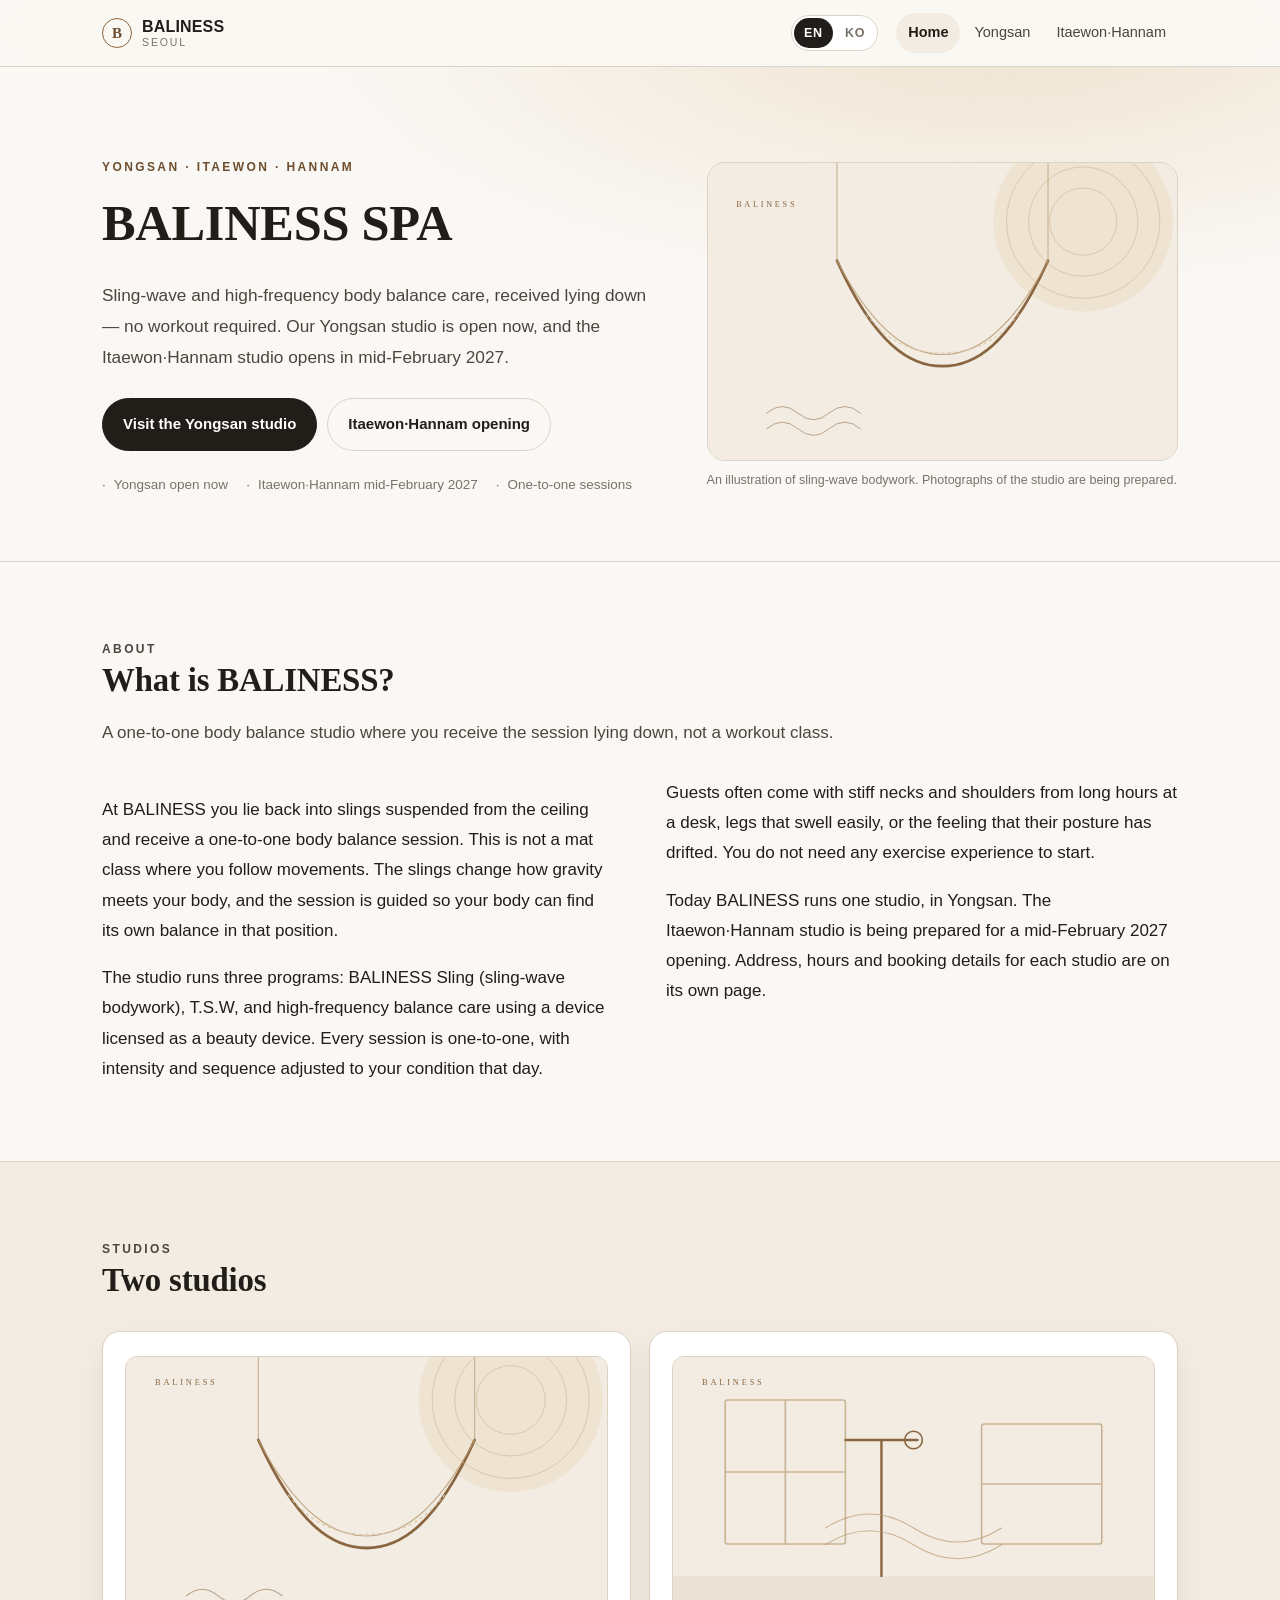
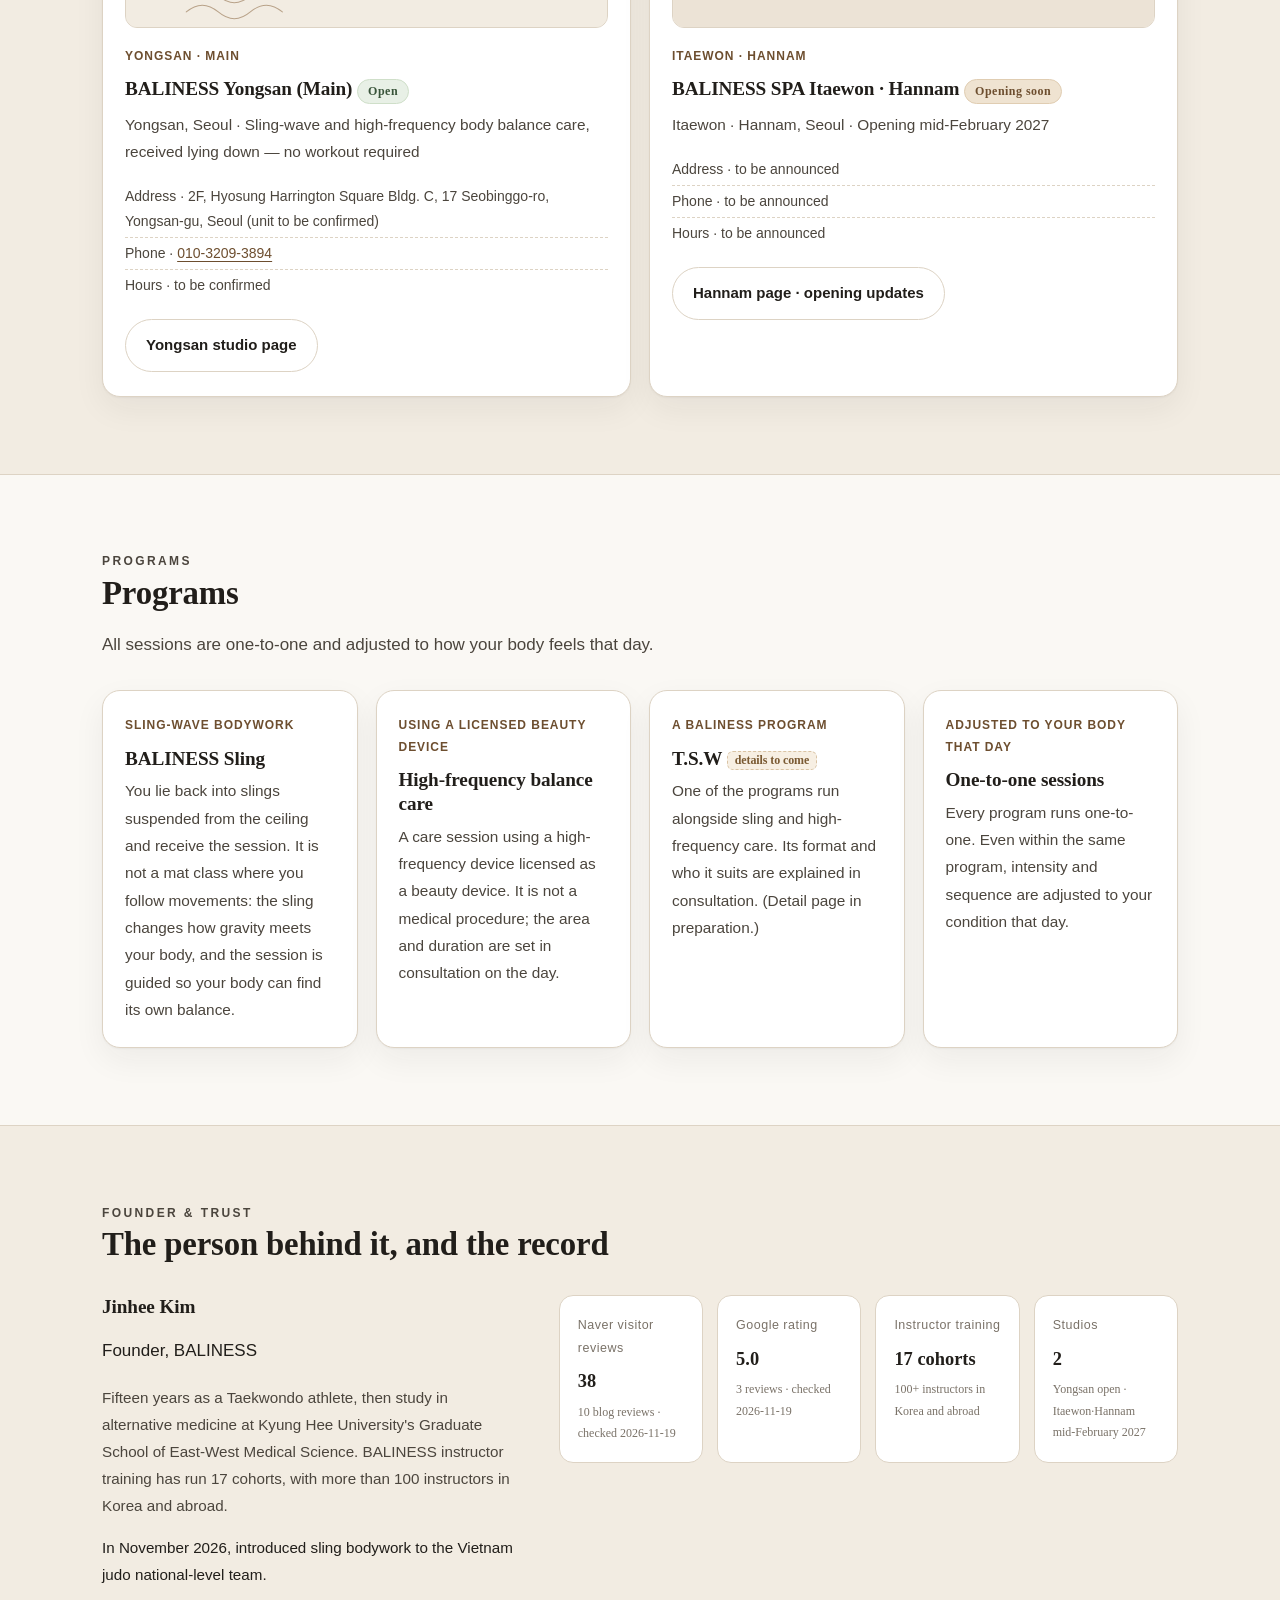
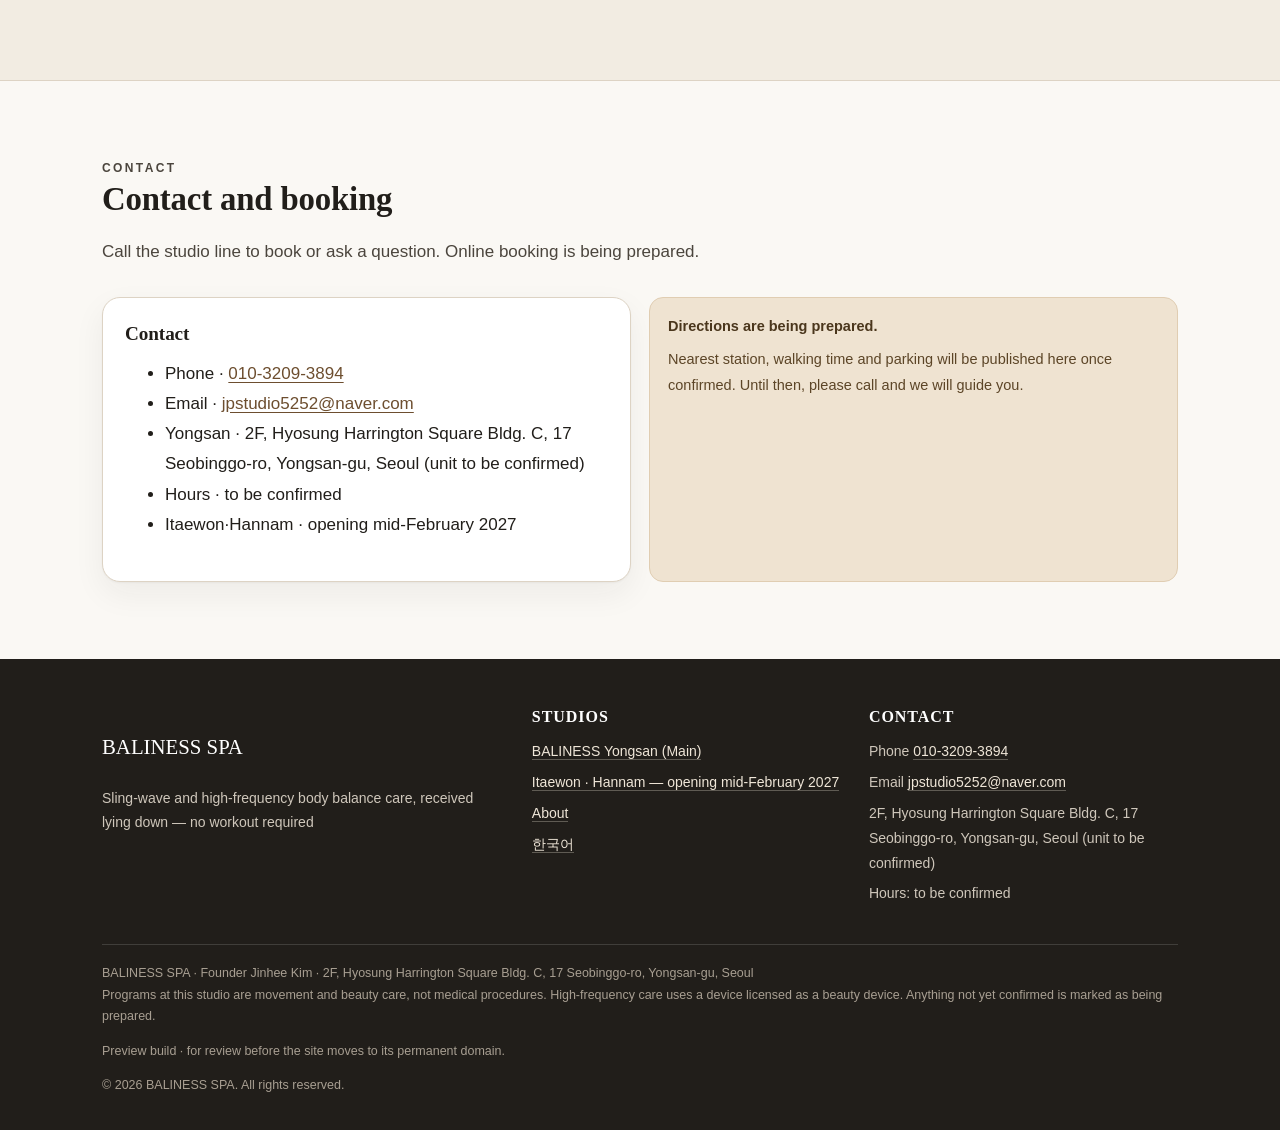
==== en/index.html @ e9047c82 "발리너스 홈페이지 GEO 구조 + 미리보기 (루트·본점·한남점·영문)" ====
<!doctype html>
<html lang="en">
<head>
<meta charset="utf-8">
<meta name="viewport" content="width=device-width, initial-scale=1">
<title>BALINESS SPA | Yongsan studio &amp; Itaewon·Hannam (opening February 2027)</title>
<meta name="description" content="Sling-wave and high-frequency body balance care, received lying down — no workout required. Yongsan studio open in Seoul; Itaewon·Hannam studio opening mid-February 2027.">
<link rel="canonical" href="https://jpstudio5252-eng.github.io/baliness-site/en/">
<link rel="alternate" hreflang="ko" href="https://jpstudio5252-eng.github.io/baliness-site/">
<link rel="alternate" hreflang="en" href="https://jpstudio5252-eng.github.io/baliness-site/en/">
<link rel="alternate" hreflang="x-default" href="https://jpstudio5252-eng.github.io/baliness-site/">
<meta name="robots" content="index,follow,max-image-preview:large">
<meta property="og:type" content="website">
<meta property="og:site_name" content="BALINESS SPA">
<meta property="og:title" content="BALINESS SPA | Yongsan studio &amp; Itaewon·Hannam (opening February 2027)">
<meta property="og:description" content="Sling-wave and high-frequency body balance care, received lying down — no workout required. Yongsan studio open in Seoul; Itaewon·Hannam studio opening mid-February 2027.">
<meta property="og:url" content="https://jpstudio5252-eng.github.io/baliness-site/en/">
<meta property="og:image" content="https://jpstudio5252-eng.github.io/baliness-site/assets/img/sling.svg">
<meta property="og:locale" content="en_US">
<meta property="og:locale:alternate" content="ko_KR">
<meta name="twitter:card" content="summary_large_image">
<meta name="theme-color" content="#faf8f4">
<link rel="icon" href="data:image/svg+xml,%3Csvg xmlns='http://www.w3.org/2000/svg' viewBox='0 0 64 64'%3E%3Crect width='64' height='64' rx='14' fill='%23211e1a'/%3E%3Ctext x='32' y='44' font-family='Georgia,serif' font-size='32' fill='%23efe3d1' text-anchor='middle'%3EB%3C/text%3E%3C/svg%3E">
<link rel="stylesheet" href="../assets/style.css">
<script type="application/ld+json">
{
  "@context": "https://schema.org",
  "@graph": [
    {
      "@type": "Organization",
      "@id": "https://jpstudio5252-eng.github.io/baliness-site/#organization",
      "name": "BALINESS SPA",
      "alternateName": [
        "발리너스",
        "발리너스본점",
        "Baliness"
      ],
      "url": "https://jpstudio5252-eng.github.io/baliness-site/",
      "description": "Sling-wave and high-frequency body balance care, received lying down — no workout required",
      "founder": {
        "@id": "https://jpstudio5252-eng.github.io/baliness-site/#founder"
      },
      "contactPoint": {
        "@type": "ContactPoint",
        "telephone": "+821032093894",
        "email": "jpstudio5252@naver.com",
        "contactType": "customer service",
        "areaServed": "KR",
        "availableLanguage": [
          "ko",
          "en"
        ]
      }
    },
    {
      "@type": "WebSite",
      "@id": "https://jpstudio5252-eng.github.io/baliness-site/#website",
      "url": "https://jpstudio5252-eng.github.io/baliness-site/",
      "name": "BALINESS SPA",
      "inLanguage": "en",
      "publisher": {
        "@id": "https://jpstudio5252-eng.github.io/baliness-site/#organization"
      }
    },
    {
      "@type": "Person",
      "@id": "https://jpstudio5252-eng.github.io/baliness-site/#founder",
      "name": "Jinhee Kim",
      "jobTitle": "Founder, BALINESS",
      "worksFor": {
        "@id": "https://jpstudio5252-eng.github.io/baliness-site/#organization"
      },
      "alumniOf": {
        "@type": "CollegeOrUniversity",
        "name": "Kyung Hee University, Graduate School of East-West Medical Science"
      },
      "description": "15 years as a Taekwondo athlete; 17 cohorts of BALINESS instructor training; 100+ instructors in Korea and abroad."
    },
    {
      "@type": [
        "HealthAndBeautyBusiness",
        "LocalBusiness"
      ],
      "@id": "https://jpstudio5252-eng.github.io/baliness-site/#yongsan",
      "name": "BALINESS Yongsan (Main)",
      "alternateName": [
        "발리너스",
        "발리너스본점",
        "Baliness"
      ],
      "url": "https://jpstudio5252-eng.github.io/baliness-site/yongsan/",
      "parentOrganization": {
        "@id": "https://jpstudio5252-eng.github.io/baliness-site/#organization"
      },
      "branchOf": {
        "@id": "https://jpstudio5252-eng.github.io/baliness-site/#organization"
      },
      "image": "https://jpstudio5252-eng.github.io/baliness-site/assets/img/sling.svg",
      "areaServed": [
        {
          "@type": "City",
          "name": "Seoul"
        },
        {
          "@type": "Place",
          "name": "Itaewon"
        },
        {
          "@type": "Place",
          "name": "Hannam"
        }
      ],
      "description": "One-to-one sling-wave bodywork and high-frequency balance care in Yongsan, Seoul.",
      "address": {
        "@type": "PostalAddress",
        "streetAddress": "서빙고로 17, 효성해링턴스퀘어 C동 2층",
        "addressLocality": "용산구",
        "addressRegion": "서울특별시",
        "addressCountry": "KR"
      },
      "telephone": "+821032093894",
      "geo": {
        "@type": "GeoCoordinates",
        "latitude": 37.5258963,
        "longitude": 126.9676579
      },
      "hasOfferCatalog": {
        "@type": "OfferCatalog",
        "name": "Programs",
        "itemListElement": [
          {
            "@type": "Offer",
            "itemOffered": {
              "@type": "Service",
              "name": "BALINESS Sling",
              "description": "You lie back into slings suspended from the ceiling and receive the session. It is not a mat class where you follow movements: the sling changes how gravity meets your body, and the session is guided so your body can find its own balance."
            }
          },
          {
            "@type": "Offer",
            "itemOffered": {
              "@type": "Service",
              "name": "High-frequency balance care",
              "description": "A care session using a high-frequency device licensed as a beauty device. It is not a medical procedure; the area and duration are set in consultation on the day."
            }
          },
          {
            "@type": "Offer",
            "itemOffered": {
              "@type": "Service",
              "name": "T.S.W",
              "description": "One of the programs run alongside sling and high-frequency care. Its format and who it suits are explained in consultation. (Detail page in preparation.)"
            }
          },
          {
            "@type": "Offer",
            "itemOffered": {
              "@type": "Service",
              "name": "One-to-one sessions",
              "description": "Every program runs one-to-one. Even within the same program, intensity and sequence are adjusted to your condition that day."
            }
          }
        ]
      }
    },
    {
      "@type": [
        "HealthAndBeautyBusiness",
        "LocalBusiness"
      ],
      "@id": "https://jpstudio5252-eng.github.io/baliness-site/#hannam",
      "name": "BALINESS SPA Itaewon · Hannam",
      "alternateName": [
        "발리너스",
        "발리너스본점",
        "Baliness"
      ],
      "url": "https://jpstudio5252-eng.github.io/baliness-site/hannam/",
      "parentOrganization": {
        "@id": "https://jpstudio5252-eng.github.io/baliness-site/#organization"
      },
      "branchOf": {
        "@id": "https://jpstudio5252-eng.github.io/baliness-site/#organization"
      },
      "image": "https://jpstudio5252-eng.github.io/baliness-site/assets/img/space.svg",
      "areaServed": [
        {
          "@type": "City",
          "name": "Seoul"
        },
        {
          "@type": "Place",
          "name": "Itaewon"
        },
        {
          "@type": "Place",
          "name": "Hannam"
        }
      ],
      "description": "The BALINESS SPA studio in Itaewon·Hannam, opening mid-February 2027. Same sling and high-frequency balance care as the Yongsan studio; address, phone, hours and pricing to be announced."
    },
    {
      "@type": "Service",
      "@id": "https://jpstudio5252-eng.github.io/baliness-site/#yongsan-service-sling",
      "name": "BALINESS Sling",
      "serviceType": "Sling-wave bodywork",
      "description": "You lie back into slings suspended from the ceiling and receive the session. It is not a mat class where you follow movements: the sling changes how gravity meets your body, and the session is guided so your body can find its own balance.",
      "provider": {
        "@id": "https://jpstudio5252-eng.github.io/baliness-site/#yongsan"
      },
      "areaServed": {
        "@type": "City",
        "name": "Seoul"
      },
      "availableChannel": {
        "@type": "ServiceChannel",
        "servicePhone": {
          "@type": "ContactPoint",
          "telephone": "+821032093894"
        }
      }
    },
    {
      "@type": "Service",
      "@id": "https://jpstudio5252-eng.github.io/baliness-site/#yongsan-service-highfreq",
      "name": "High-frequency balance care",
      "serviceType": "Using a licensed beauty device",
      "description": "A care session using a high-frequency device licensed as a beauty device. It is not a medical procedure; the area and duration are set in consultation on the day.",
      "provider": {
        "@id": "https://jpstudio5252-eng.github.io/baliness-site/#yongsan"
      },
      "areaServed": {
        "@type": "City",
        "name": "Seoul"
      },
      "availableChannel": {
        "@type": "ServiceChannel",
        "servicePhone": {
          "@type": "ContactPoint",
          "telephone": "+821032093894"
        }
      }
    },
    {
      "@type": "BreadcrumbList",
      "@id": "https://jpstudio5252-eng.github.io/baliness-site/#breadcrumb-en",
      "itemListElement": [
        {
          "@type": "ListItem",
          "position": 1,
          "name": "Home",
          "item": "https://jpstudio5252-eng.github.io/baliness-site/en/"
        }
      ]
    },
    {
      "@type": "WebPage",
      "@id": "https://jpstudio5252-eng.github.io/baliness-site/en/#webpage",
      "url": "https://jpstudio5252-eng.github.io/baliness-site/en/",
      "name": "BALINESS SPA | Yongsan studio & Itaewon·Hannam (opening February 2027)",
      "description": "Sling-wave and high-frequency body balance care, received lying down — no workout required. Yongsan studio open in Seoul; Itaewon·Hannam studio opening mid-February 2027.",
      "inLanguage": "en",
      "isPartOf": {
        "@id": "https://jpstudio5252-eng.github.io/baliness-site/#website"
      },
      "publisher": {
        "@id": "https://jpstudio5252-eng.github.io/baliness-site/#organization"
      },
      "about": [
        {
          "@id": "https://jpstudio5252-eng.github.io/baliness-site/#organization"
        }
      ]
    }
  ]
}
</script>
</head>
<body>
<a class="skip-link" href="#main">Skip to content</a><header class="site-header"><div class="wrap header-inner"><a class="brand" href="../en/"><span class="brand-mark" aria-hidden="true">B</span><span class="brand-text"><span class="brand-name">BALINESS</span><span class="brand-sub">Seoul</span></span></a><nav class="lang-switch" aria-label="Language"><a href="../en/" hreflang="en" aria-current="true" lang="en">EN</a><a href="../" hreflang="ko" lang="ko">KO</a></nav><nav class="site-nav" aria-label="Main"><a href="../en/" aria-current="page">Home</a><a href="../en/yongsan/">Yongsan</a><a href="../en/hannam/">Itaewon·Hannam</a></nav></div></header>
<main id="main">

<div class="hero"><div class="wrap hero-grid">
  <div>
    <p class="eyebrow">Yongsan · Itaewon · Hannam</p>
    <h1>BALINESS SPA</h1>
    <p class="lede">Sling-wave and high-frequency body balance care, received lying down — no workout required. Our Yongsan studio is open now, and the Itaewon·Hannam studio opens in mid-February 2027.</p>
    <div class="hero-actions">
      <a class="btn" href="../en/yongsan/">Visit the Yongsan studio</a>
      <a class="btn btn--ghost" href="../en/hannam/">Itaewon·Hannam opening</a>
    </div>
    <ul class="hero-meta">
      <li>Yongsan open now</li>
      <li>Itaewon·Hannam mid-February 2027</li>
      <li>One-to-one sessions</li>
    </ul>
  </div>
  <figure class="hero-figure">
    <img src="../assets/img/sling.svg" alt="Illustration of slings suspended from a ceiling, with wave lines" width="1200" height="760">
    <figcaption>An illustration of sling-wave bodywork. Photographs of the studio are being prepared.</figcaption>
  </figure>
</div></div>

<section class="section"><div class="wrap">
  <div class="section-head">
    <p class="eyebrow">About</p>
    <h2>What is BALINESS?</h2>
    <p>A one-to-one body balance studio where you receive the session lying down, not a workout class.</p>
  </div>
  <div class="prose prose--two">
    <p>At BALINESS you lie back into slings suspended from the ceiling and receive a one-to-one body balance session. This is not a mat class where you follow movements. The slings change how gravity meets your body, and the session is guided so your body can find its own balance in that position.</p>
    <p>The studio runs three programs: BALINESS Sling (sling-wave bodywork), T.S.W, and high-frequency balance care using a device licensed as a beauty device. Every session is one-to-one, with intensity and sequence adjusted to your condition that day.</p>
    <p>Guests often come with stiff necks and shoulders from long hours at a desk, legs that swell easily, or the feeling that their posture has drifted. You do not need any exercise experience to start.</p>
    <p>Today BALINESS runs one studio, in Yongsan. The Itaewon·Hannam studio is being prepared for a mid-February 2027 opening. Address, hours and booking details for each studio are on its own page.</p>
  </div>
</div></section>

<section class="section section--tint"><div class="wrap">
  <div class="section-head">
    <p class="eyebrow">Studios</p>
    <h2>Two studios</h2>
  </div>
  <div class="grid grid--2">
    <article class="card branch-card">
      <img src="../assets/img/sling.svg" alt="Illustration of the sling program at the Yongsan studio" width="1200" height="760">
      <p class="card-sub">Yongsan · Main</p>
      <h3>BALINESS Yongsan (Main) <span class="status status--open">Open</span></h3>
      <p>Yongsan, Seoul · Sling-wave and high-frequency body balance care, received lying down — no workout required</p>
      <ul class="branch-meta">
        <li>Address · 2F, Hyosung Harrington Square Bldg. C, 17 Seobinggo-ro, Yongsan-gu, Seoul (unit to be confirmed)</li>
        <li>Phone · <a href="tel:+821032093894">010-3209-3894</a></li>
        <li>Hours · to be confirmed</li>
      </ul>
      <div class="card-actions"><a class="btn btn--ghost" href="../en/yongsan/">Yongsan studio page</a></div>
    </article>
    <article class="card branch-card">
      <img src="../assets/img/space.svg" alt="Line illustration of the quiet room planned for the Itaewon·Hannam studio" width="1200" height="760">
      <p class="card-sub">Itaewon · Hannam</p>
      <h3>BALINESS SPA Itaewon · Hannam <span class="status status--soon">Opening soon</span></h3>
      <p>Itaewon · Hannam, Seoul · Opening mid-February 2027</p>
      <ul class="branch-meta">
        <li>Address · to be announced</li>
        <li>Phone · to be announced</li>
        <li>Hours · to be announced</li>
      </ul>
      <div class="card-actions"><a class="btn btn--ghost" href="../en/hannam/">Hannam page · opening updates</a></div>
    </article>
  </div>
</div></section>

<section class="section"><div class="wrap">
  <div class="section-head">
    <p class="eyebrow">Programs</p>
    <h2>Programs</h2>
    <p>All sessions are one-to-one and adjusted to how your body feels that day.</p>
  </div>
  <div class="grid grid--4"><article class="card"><p class="card-sub">Sling-wave bodywork</p><h3>BALINESS Sling</h3><p>You lie back into slings suspended from the ceiling and receive the session. It is not a mat class where you follow movements: the sling changes how gravity meets your body, and the session is guided so your body can find its own balance.</p></article><article class="card"><p class="card-sub">Using a licensed beauty device</p><h3>High-frequency balance care</h3><p>A care session using a high-frequency device licensed as a beauty device. It is not a medical procedure; the area and duration are set in consultation on the day.</p></article><article class="card"><p class="card-sub">A BALINESS program</p><h3>T.S.W <span class="todo">details to come</span></h3><p>One of the programs run alongside sling and high-frequency care. Its format and who it suits are explained in consultation. (Detail page in preparation.)</p></article><article class="card"><p class="card-sub">Adjusted to your body that day</p><h3>One-to-one sessions</h3><p>Every program runs one-to-one. Even within the same program, intensity and sequence are adjusted to your condition that day.</p></article></div>
</div></section>

<section class="section section--tint"><div class="wrap">
  <div class="section-head">
    <p class="eyebrow">Founder &amp; Trust</p>
    <h2>The person behind it, and the record</h2>
  </div>
  <div class="founder">
    <div>
      <h3>Jinhee Kim</h3>
      <p>Founder, BALINESS</p>
      <p class="lede" style="font-size:.95rem">Fifteen years as a Taekwondo athlete, then study in alternative medicine at Kyung Hee University's Graduate School of East-West Medical Science. BALINESS instructor training has run 17 cohorts, with more than 100 instructors in Korea and abroad.</p>
      <p style="font-size:.95rem">In November 2026, introduced sling bodywork to the Vietnam judo national-level team.</p>
    </div>
    <div><dl class="facts"><div class="fact"><dt>Naver visitor reviews</dt><dd>38<small>10 blog reviews · checked 2026-11-19</small></dd></div><div class="fact"><dt>Google rating</dt><dd>5.0<small>3 reviews · checked 2026-11-19</small></dd></div><div class="fact"><dt>Instructor training</dt><dd>17 cohorts<small>100+ instructors in Korea and abroad</small></dd></div><div class="fact"><dt>Studios</dt><dd>2<small>Yongsan open · Itaewon·Hannam mid-February 2027</small></dd></div></dl></div>
  </div>
</div></section>

<section class="section" id="contact"><div class="wrap">
  <div class="section-head">
    <p class="eyebrow">Contact</p>
    <h2>Contact and booking</h2>
    <p>Call the studio line to book or ask a question. Online booking is being prepared.</p>
  </div>
  <div class="grid grid--2">
    <div class="card">
      <h3>Contact</h3>
      <ul class="branch-meta" style="margin-top:6px">
        <li>Phone · <a href="tel:+821032093894">010-3209-3894</a></li>
        <li>Email · <a href="mailto:jpstudio5252@naver.com">jpstudio5252@naver.com</a></li>
        <li>Yongsan · 2F, Hyosung Harrington Square Bldg. C, 17 Seobinggo-ro, Yongsan-gu, Seoul (unit to be confirmed)</li>
        <li>Hours · to be confirmed</li>
        <li>Itaewon·Hannam · opening mid-February 2027</li>
      </ul>
    </div>
    <div class="notice">
      <strong>Directions are being prepared.</strong>
      <p style="margin:.5em 0 0">Nearest station, walking time and parking will be published here once confirmed. Until then, please call and we will guide you.</p>
    </div>
  </div>
</div></section>

</main>
<footer class="site-footer">
  <div class="wrap">
    <div class="footer-grid">
      <div>
        <p class="footer-brand">BALINESS SPA</p>
        <p>Sling-wave and high-frequency body balance care, received lying down — no workout required</p>
      </div>
      <div>
        <h2>Studios</h2>
        <ul>
          <li><a href="../en/yongsan/">BALINESS Yongsan (Main)</a></li>
          <li><a href="../en/hannam/">Itaewon · Hannam — opening mid-February 2027</a></li>
          <li><a href="../en/">About</a></li>
          <li><a href="../" lang="ko" hreflang="ko">한국어</a></li>
        </ul>
      </div>
      <div>
        <h2>Contact</h2>
        <ul>
          <li>Phone <a href="tel:+821032093894">010-3209-3894</a></li>
          <li>Email <a href="mailto:jpstudio5252@naver.com">jpstudio5252@naver.com</a></li>
          <li>2F, Hyosung Harrington Square Bldg. C, 17 Seobinggo-ro, Yongsan-gu, Seoul (unit to be confirmed)</li>
          <li>Hours: to be confirmed</li>
        </ul>
      </div>
    </div>
    <div class="footer-legal">BALINESS SPA · Founder Jinhee Kim · 2F, Hyosung Harrington Square Bldg. C, 17 Seobinggo-ro, Yongsan-gu, Seoul<br>Programs at this studio are movement and beauty care, not medical procedures. High-frequency care uses a device licensed as a beauty device. Anything not yet confirmed is marked as being prepared.<p class="footer-legal" style="border-top:0;padding-top:0;margin-top:14px">Preview build · for review before the site moves to its permanent domain.</p>
      <p style="margin:10px 0 0">© 2026 BALINESS SPA. All rights reserved.</p>
    </div>
  </div>
</footer>
</body>
</html>
---- assets/style.css ----
/* BALINESS — static site stylesheet. No external fonts or assets. */

:root {
  --paper: #faf8f4;
  --paper-2: #f2ece2;
  --paper-3: #ece3d6;
  --ink: #211e1a;
  --ink-soft: #4b453d;
  --muted: #7a7268;
  --line: #ddd3c4;
  --accent: #8a6640;
  --accent-dark: #6d4e2f;
  --accent-soft: #efe3d1;
  --ok: #4a6b52;
  --radius: 18px;
  --max: 1120px;
  --shadow: 0 1px 2px rgba(33, 30, 26, .04), 0 12px 32px rgba(33, 30, 26, .06);
}

*,
*::before,
*::after { box-sizing: border-box; }

html { scroll-behavior: smooth; -webkit-text-size-adjust: 100%; }

body {
  margin: 0;
  background: var(--paper);
  color: var(--ink);
  font-family: -apple-system, BlinkMacSystemFont, "Apple SD Gothic Neo", "Noto Sans KR",
    "Malgun Gothic", "Segoe UI", Roboto, "Helvetica Neue", Arial, sans-serif;
  font-size: 17px;
  line-height: 1.78;
  -webkit-font-smoothing: antialiased;
  text-rendering: optimizeLegibility;
}

img, svg { max-width: 100%; height: auto; display: block; }

a { color: var(--accent-dark); text-underline-offset: .18em; }
a:hover { color: var(--ink); }

:focus-visible {
  outline: 3px solid var(--accent);
  outline-offset: 3px;
  border-radius: 4px;
}

.wrap { width: 100%; max-width: var(--max); margin: 0 auto; padding: 0 22px; }

.skip-link {
  position: absolute; left: -9999px; top: 0; background: var(--ink); color: #fff;
  padding: 10px 16px; z-index: 100; border-radius: 0 0 8px 0;
}
.skip-link:focus { left: 0; }

/* ---------- header ---------- */

.site-header {
  position: sticky; top: 0; z-index: 50;
  background: rgba(250, 248, 244, .92);
  backdrop-filter: saturate(140%) blur(10px);
  border-bottom: 1px solid var(--line);
}

.header-inner {
  display: flex; align-items: center; gap: 18px;
  min-height: 66px; flex-wrap: wrap;
  padding-top: 8px; padding-bottom: 8px;
}

.brand {
  display: inline-flex; align-items: center; gap: 10px;
  text-decoration: none; color: var(--ink);
  font-weight: 700; letter-spacing: .01em;
  margin-right: auto;
}
.brand-mark {
  width: 30px; height: 30px; flex: 0 0 30px;
  border: 1.5px solid var(--accent); border-radius: 50%;
  display: grid; place-items: center;
  font-family: Georgia, "Nanum Myeongjo", serif;
  font-size: 15px; color: var(--accent-dark);
}
.brand-text { display: flex; flex-direction: column; line-height: 1.2; }
.brand-name { font-size: 16px; }
.brand-sub { font-size: 10.5px; font-weight: 500; letter-spacing: .18em; color: var(--muted); text-transform: uppercase; }

.site-nav { display: flex; flex-wrap: wrap; gap: 4px 2px; }
.site-nav a {
  display: inline-block; padding: 7px 12px; border-radius: 999px;
  color: var(--ink-soft); text-decoration: none; font-size: 14.5px;
}
.site-nav a:hover { background: var(--paper-2); color: var(--ink); }
.site-nav a[aria-current="page"] { color: var(--ink); font-weight: 700; background: var(--paper-2); }

/* language switch */
.lang-switch {
  display: inline-flex; align-items: center;
  border: 1px solid var(--line); border-radius: 999px;
  background: #fff; padding: 2px; gap: 2px;
}
.lang-switch a {
  padding: 4px 10px; border-radius: 999px; font-size: 12.5px; font-weight: 700;
  letter-spacing: .06em; text-decoration: none; color: var(--muted);
}
.lang-switch a[aria-current="true"] { background: var(--ink); color: #fff; }
.lang-switch a:hover { color: var(--ink); }
.lang-switch a[aria-current="true"]:hover { color: #fff; }

/* On the Hannam pages the switch is brought forward and enlarged */
.lang-switch--lg { padding: 3px; border-color: var(--accent); }
.lang-switch--lg a { padding: 7px 16px; font-size: 14px; }
body.lang-first .brand { margin-right: 0; }
body.lang-first .lang-switch--lg { order: -1; margin-left: auto; }
@media (min-width: 760px) {
  body.lang-first .lang-switch--lg { order: 0; margin-left: 0; }
  body.lang-first .site-nav { margin-left: auto; }
}

/* ---------- hero ---------- */

.hero {
  position: relative;
  padding: clamp(44px, 7vw, 92px) 0 clamp(36px, 5vw, 64px);
  background:
    radial-gradient(1100px 420px at 78% -8%, var(--accent-soft) 0%, rgba(239, 227, 209, 0) 62%),
    var(--paper);
  border-bottom: 1px solid var(--line);
  overflow: hidden;
}
.hero-grid {
  display: grid; gap: clamp(24px, 4vw, 52px);
  grid-template-columns: 1fr;
  align-items: center;
}
@media (min-width: 900px) {
  .hero-grid { grid-template-columns: 1.08fr .92fr; }
}
.hero-figure { margin: 0; }
.hero-figure img {
  width: 100%; border-radius: var(--radius); border: 1px solid var(--line);
  background: var(--paper-2);
}
.hero-figure figcaption { margin-top: 8px; font-size: 12.5px; color: var(--muted); }

.eyebrow {
  margin: 0 0 14px; font-size: 12px; font-weight: 700; letter-spacing: .2em;
  text-transform: uppercase; color: var(--accent-dark);
}

h1, h2, h3, h4 {
  font-family: Georgia, "Nanum Myeongjo", "Apple SD Gothic Neo", serif;
  line-height: 1.25; margin: 0 0 .5em; letter-spacing: -.005em;
  font-weight: 700;
}
h1 { font-size: clamp(2rem, 4.4vw, 3.15rem); }
h2 { font-size: clamp(1.5rem, 2.8vw, 2.05rem); }
h3 { font-size: 1.2rem; }

.hero-title-en {
  font-family: Georgia, "Times New Roman", serif;
  font-size: clamp(2.15rem, 5.2vw, 3.9rem);
  letter-spacing: .01em; line-height: 1.1; margin-bottom: .35em;
}
.hero-title-ko { font-size: clamp(1.35rem, 2.4vw, 1.8rem); margin-bottom: .3em; }
.hero-ko { font-size: .98rem; color: var(--ink-soft); margin: .2em 0 0; }
.hero-en { font-size: 1.02rem; color: var(--ink-soft); margin: .2em 0 0; }
.hero-en--lead { font-size: clamp(1.05rem, 1.7vw, 1.28rem); color: var(--ink); }

.lede { font-size: 1.08rem; color: var(--ink-soft); max-width: 46em; }

.hero-actions { display: flex; flex-wrap: wrap; gap: 10px; margin-top: 26px; }

.btn {
  display: inline-flex; align-items: center; justify-content: center; gap: 8px;
  padding: 12px 20px; border-radius: 999px; text-decoration: none;
  font-size: 15px; font-weight: 700; border: 1.5px solid var(--ink);
  background: var(--ink); color: #fff;
}
.btn:hover { background: #000; color: #fff; }
.btn--ghost { background: transparent; color: var(--ink); border-color: var(--line); }
.btn--ghost:hover { background: #fff; color: var(--ink); border-color: var(--ink); }
.btn--accent { background: var(--accent-dark); border-color: var(--accent-dark); }

.hero-meta {
  display: flex; flex-wrap: wrap; gap: 8px 18px; margin: 22px 0 0; padding: 0;
  list-style: none; font-size: 13.5px; color: var(--muted);
}
.hero-meta li::before { content: "·"; margin-right: 8px; color: var(--accent); }

/* ---------- sections ---------- */

.section { padding: clamp(44px, 6vw, 80px) 0; }
.section--tint { background: var(--paper-2); border-block: 1px solid var(--line); }
.section-head { max-width: 46em; margin-bottom: 30px; }
.section-head p { margin: 0; color: var(--ink-soft); }

.prose p { max-width: 44em; }
.prose p + p { margin-top: 1em; }
.prose--two { columns: 1; }
@media (min-width: 860px) {
  .prose--two { columns: 2; column-gap: 52px; }
  .prose--two p { break-inside: avoid; }
}

/* ---------- cards ---------- */

.grid { display: grid; gap: 18px; }
.grid--2 { grid-template-columns: 1fr; }
.grid--3 { grid-template-columns: 1fr; }
.grid--4 { grid-template-columns: 1fr; }
@media (min-width: 700px) {
  .grid--2 { grid-template-columns: repeat(2, 1fr); }
  .grid--3 { grid-template-columns: repeat(2, 1fr); }
  .grid--4 { grid-template-columns: repeat(2, 1fr); }
}
@media (min-width: 1000px) {
  .grid--3 { grid-template-columns: repeat(3, 1fr); }
  .grid--4 { grid-template-columns: repeat(4, 1fr); }
}

.card {
  background: #fff; border: 1px solid var(--line); border-radius: var(--radius);
  padding: 24px 22px; box-shadow: var(--shadow);
  display: flex; flex-direction: column;
}
.card h3 { margin-bottom: .35em; }
.card p { margin: 0; color: var(--ink-soft); font-size: .96rem; }
.card .card-sub {
  font-size: 12px; letter-spacing: .08em; text-transform: uppercase;
  color: var(--accent-dark); font-weight: 700; margin-bottom: 10px;
}

.branch-card { position: relative; }
.branch-card img {
  width: 100%; aspect-ratio: 16 / 9; object-fit: cover;
  border-radius: 12px; border: 1px solid var(--line); margin-bottom: 18px;
  background: var(--paper-2);
}
.branch-card .branch-meta {
  list-style: none; padding: 0; margin: 16px 0 0; font-size: 14px; color: var(--ink-soft);
}
.branch-card .branch-meta li { padding: 3px 0; border-top: 1px dashed var(--line); }
.branch-card .branch-meta li:first-child { border-top: 0; }
.branch-card .card-actions { margin-top: 18px; }

.status {
  display: inline-flex; align-items: center; gap: 6px;
  font-size: 12px; font-weight: 700; letter-spacing: .04em;
  padding: 4px 10px; border-radius: 999px; border: 1px solid var(--line);
  background: var(--paper-2); color: var(--ink-soft);
}
.status--open { background: #e8f0e6; border-color: #cfdfc9; color: #39543a; }
.status--soon { background: var(--accent-soft); border-color: #e0cdb2; color: var(--accent-dark); }
.status--todo { background: #f6efe4; border-color: #e6d8c2; color: #7a5a33; }

.todo {
  display: inline-block; font-size: 12px; font-weight: 700; color: #7a5a33;
  background: #f7efe3; border: 1px dashed #d9c3a4; border-radius: 6px;
  padding: 1px 7px; vertical-align: 1px;
}

/* ---------- facts ---------- */

.facts { display: grid; gap: 14px; grid-template-columns: 1fr; margin: 0; }
@media (min-width: 640px) { .facts { grid-template-columns: repeat(2, 1fr); } }
@media (min-width: 980px) { .facts { grid-template-columns: repeat(4, 1fr); } }
.fact { background: #fff; border: 1px solid var(--line); border-radius: 14px; padding: 18px; }
.fact dt { font-size: 12.5px; color: var(--muted); letter-spacing: .04em; margin-bottom: 6px; }
.fact dd { margin: 0; font-size: 1.15rem; font-weight: 700; font-family: Georgia, serif; }
.fact dd small { display: block; font-family: inherit; font-size: 12px; font-weight: 400; color: var(--muted); margin-top: 4px; }

/* ---------- info table ---------- */

.info-table { width: 100%; border-collapse: collapse; margin: 0; font-size: 15.5px; }
.info-table th, .info-table td { text-align: left; padding: 13px 4px; border-top: 1px solid var(--line); vertical-align: top; }
.info-table th { width: 30%; min-width: 118px; color: var(--muted); font-weight: 600; font-size: 14px; }
.info-table tr:first-child th, .info-table tr:first-child td { border-top: 0; }

/* ---------- faq ---------- */

.faq details {
  background: #fff; border: 1px solid var(--line); border-radius: 14px;
  padding: 16px 20px; margin-bottom: 10px;
}
.faq summary { cursor: pointer; font-weight: 700; }
.faq summary::marker { color: var(--accent); }
.faq p { margin: 10px 0 0; color: var(--ink-soft); }

/* ---------- signup placeholder ---------- */

.signup {
  background: #fff; border: 1px solid var(--line); border-radius: var(--radius);
  padding: 26px 24px; box-shadow: var(--shadow);
}
.signup label { display: block; font-size: 13px; font-weight: 700; color: var(--ink-soft); margin-bottom: 6px; }
.signup input[type="email"], .signup input[type="text"] {
  width: 100%; padding: 12px 14px; font-size: 15px; color: var(--ink);
  background: var(--paper); border: 1px solid var(--line); border-radius: 10px;
  font-family: inherit;
}
.signup fieldset { border: 0; margin: 0; padding: 0; }
.signup fieldset[disabled] { opacity: .75; }
.signup .form-row { display: grid; gap: 12px; margin-bottom: 14px; }
@media (min-width: 560px) { .signup .form-row { grid-template-columns: 1fr 1fr; } }
.signup button {
  margin-top: 4px; padding: 12px 22px; border-radius: 999px; border: 1.5px solid var(--line);
  background: var(--paper-2); color: var(--muted); font-weight: 700; font-size: 15px;
  font-family: inherit; cursor: not-allowed;
}
.signup-note {
  margin: 14px 0 0; font-size: 13.5px; color: var(--ink-soft);
  border-top: 1px dashed var(--line); padding-top: 14px;
}

/* ---------- founder ---------- */

.founder { display: grid; gap: 26px; grid-template-columns: 1fr; align-items: start; }
@media (min-width: 860px) { .founder { grid-template-columns: .8fr 1.2fr; gap: 44px; } }
.founder ul { padding-left: 1.15em; margin: .6em 0 0; color: var(--ink-soft); }
.founder li { margin: .25em 0; }

/* ---------- breadcrumbs ---------- */

.breadcrumbs { font-size: 12.5px; color: var(--muted); padding: 14px 0 0; }
.breadcrumbs ol { list-style: none; display: flex; flex-wrap: wrap; gap: 6px; margin: 0; padding: 0; }
.breadcrumbs li + li::before { content: "/"; margin-right: 6px; color: var(--line); }
.breadcrumbs a { color: var(--muted); text-decoration: none; }
.breadcrumbs a:hover { color: var(--ink); }

/* ---------- notice ---------- */

.notice {
  background: var(--accent-soft); border: 1px solid #e0cdb2; border-radius: 14px;
  padding: 16px 18px; font-size: 14.5px; color: #5c4527;
}
.notice strong { color: #4a361c; }

/* ---------- footer ---------- */

.site-footer { background: var(--ink); color: #cfc7bb; padding: 48px 0 34px; font-size: 14px; }
.site-footer a { color: #efe6d8; text-decoration: none; border-bottom: 1px solid rgba(239, 230, 216, .3); }
.site-footer a:hover { color: #fff; }
.footer-grid { display: grid; gap: 28px; grid-template-columns: 1fr; }
@media (min-width: 760px) { .footer-grid { grid-template-columns: 1.3fr 1fr 1fr; } }
.site-footer h2 { color: #fff; font-size: 1rem; letter-spacing: .06em; text-transform: uppercase; margin-bottom: 12px; }
.site-footer ul { list-style: none; margin: 0; padding: 0; }
.site-footer li { margin: 6px 0; }
.footer-brand { font-family: Georgia, serif; font-size: 1.3rem; color: #fff; }
.footer-legal {
  margin-top: 32px; padding-top: 18px; border-top: 1px solid rgba(255, 255, 255, .14);
  font-size: 12.5px; color: #a89f92; line-height: 1.7;
}

/* ---------- misc ---------- */

.mt-0 { margin-top: 0; }
.mt-2 { margin-top: 1.4rem; }
.mt-3 { margin-top: 2.2rem; }
.center { text-align: center; }
.rule { border: 0; border-top: 1px solid var(--line); margin: 34px 0; }
.visually-hidden {
  position: absolute; width: 1px; height: 1px; padding: 0; margin: -1px;
  overflow: hidden; clip: rect(0 0 0 0); white-space: nowrap; border: 0;
}

@media (prefers-reduced-motion: reduce) {
  html { scroll-behavior: auto; }
  * { transition: none !important; animation: none !important; }
}
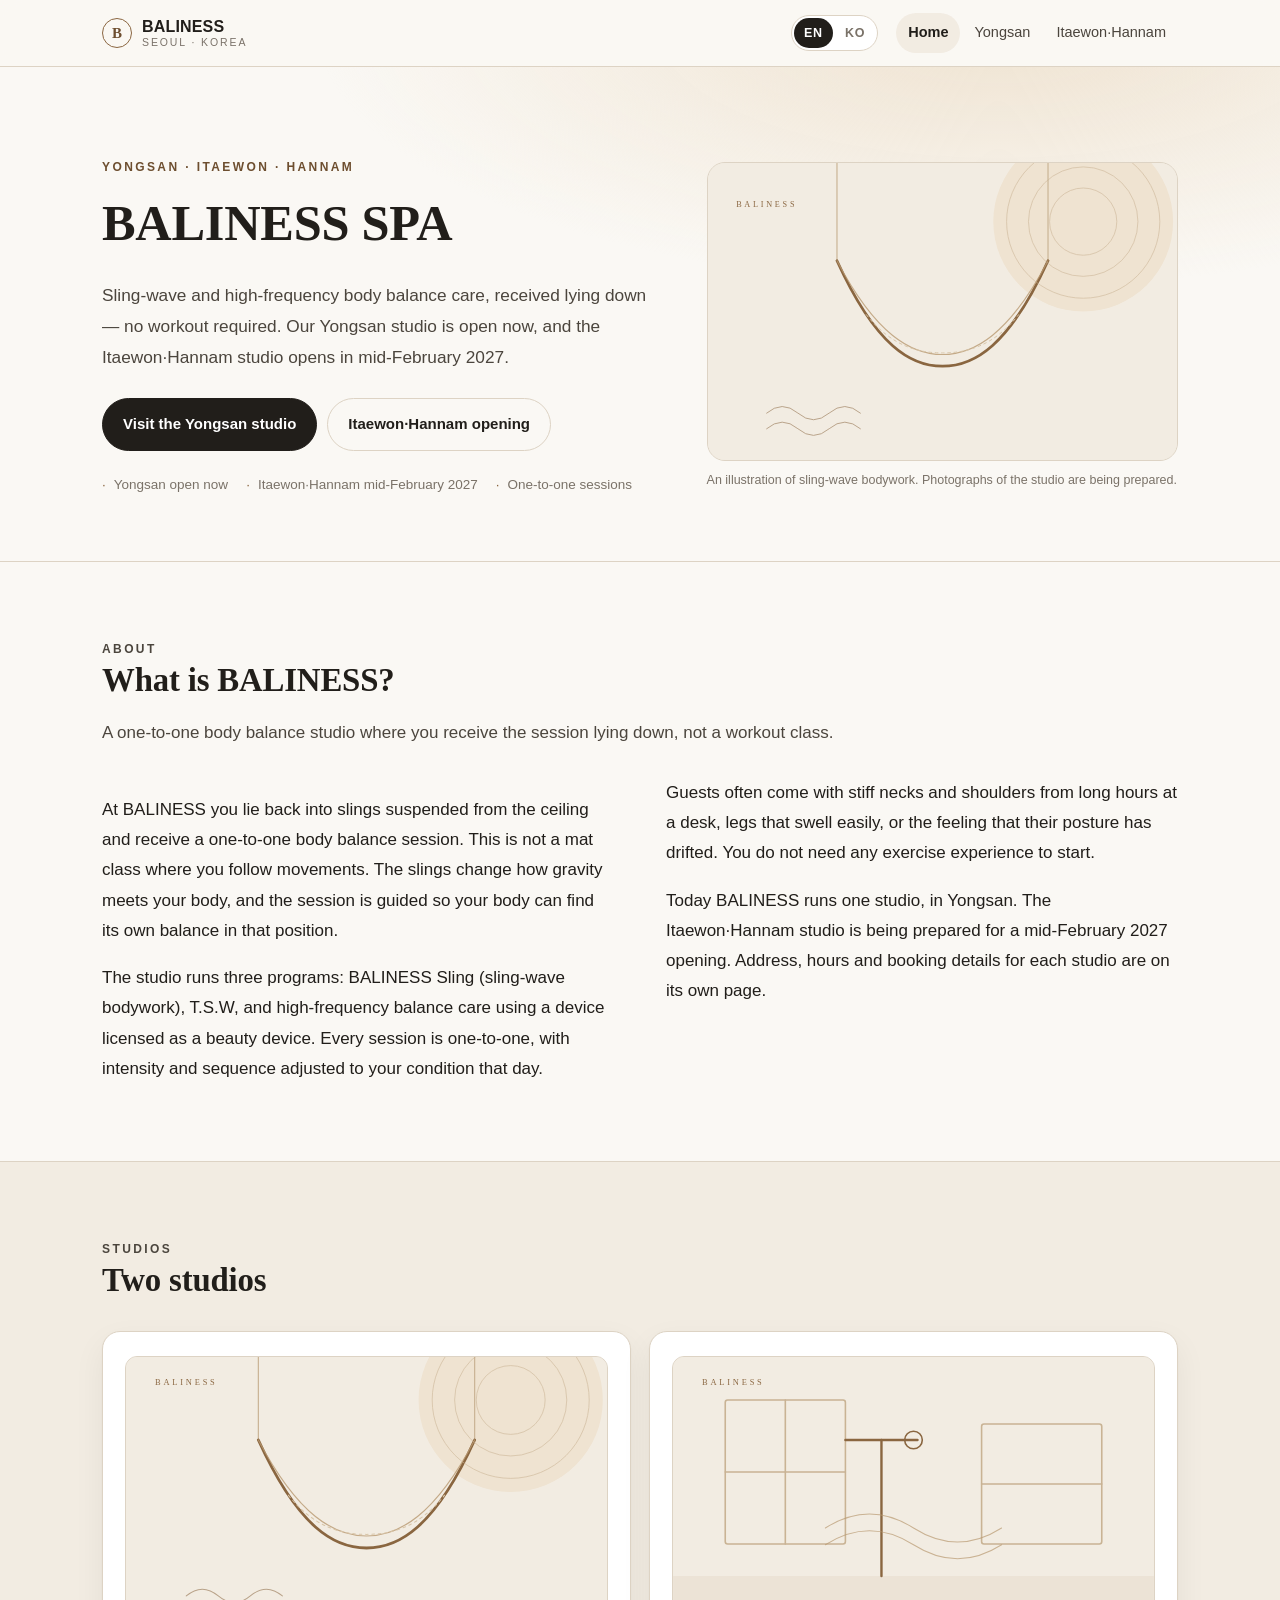
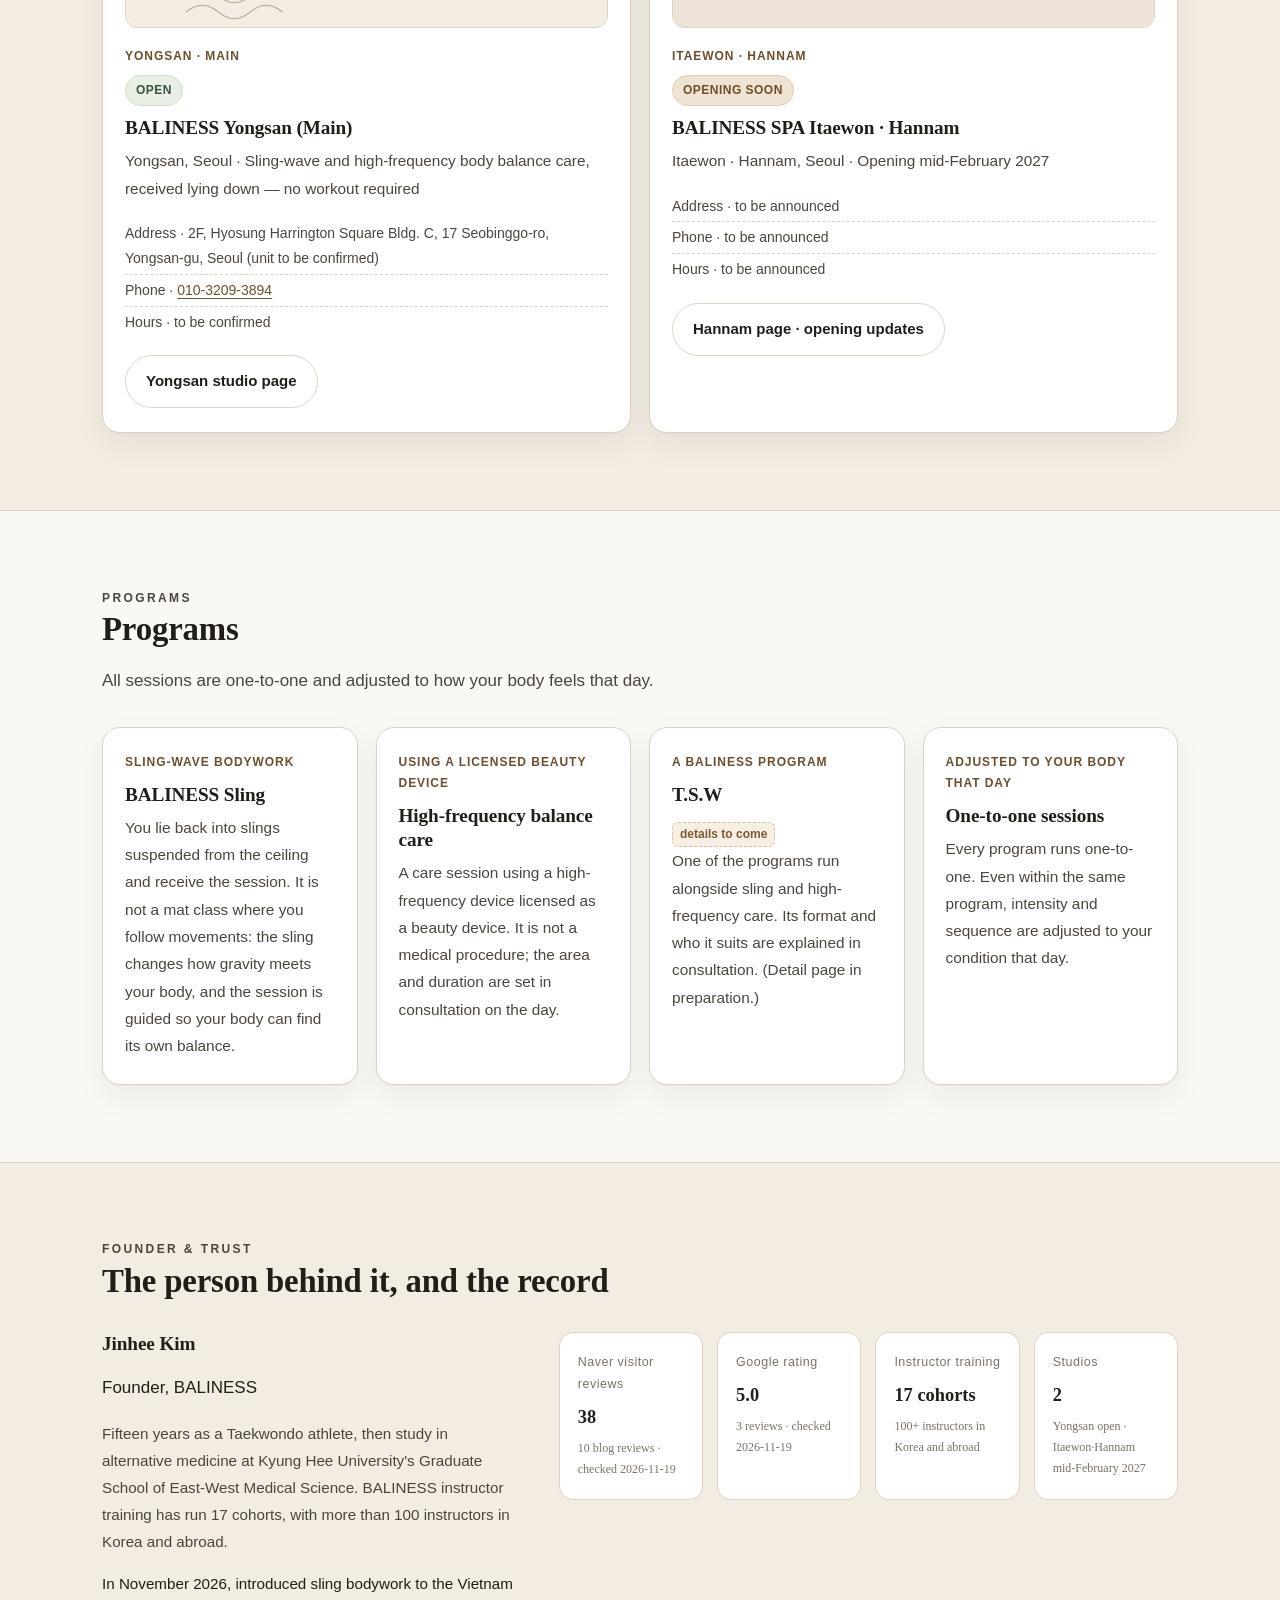
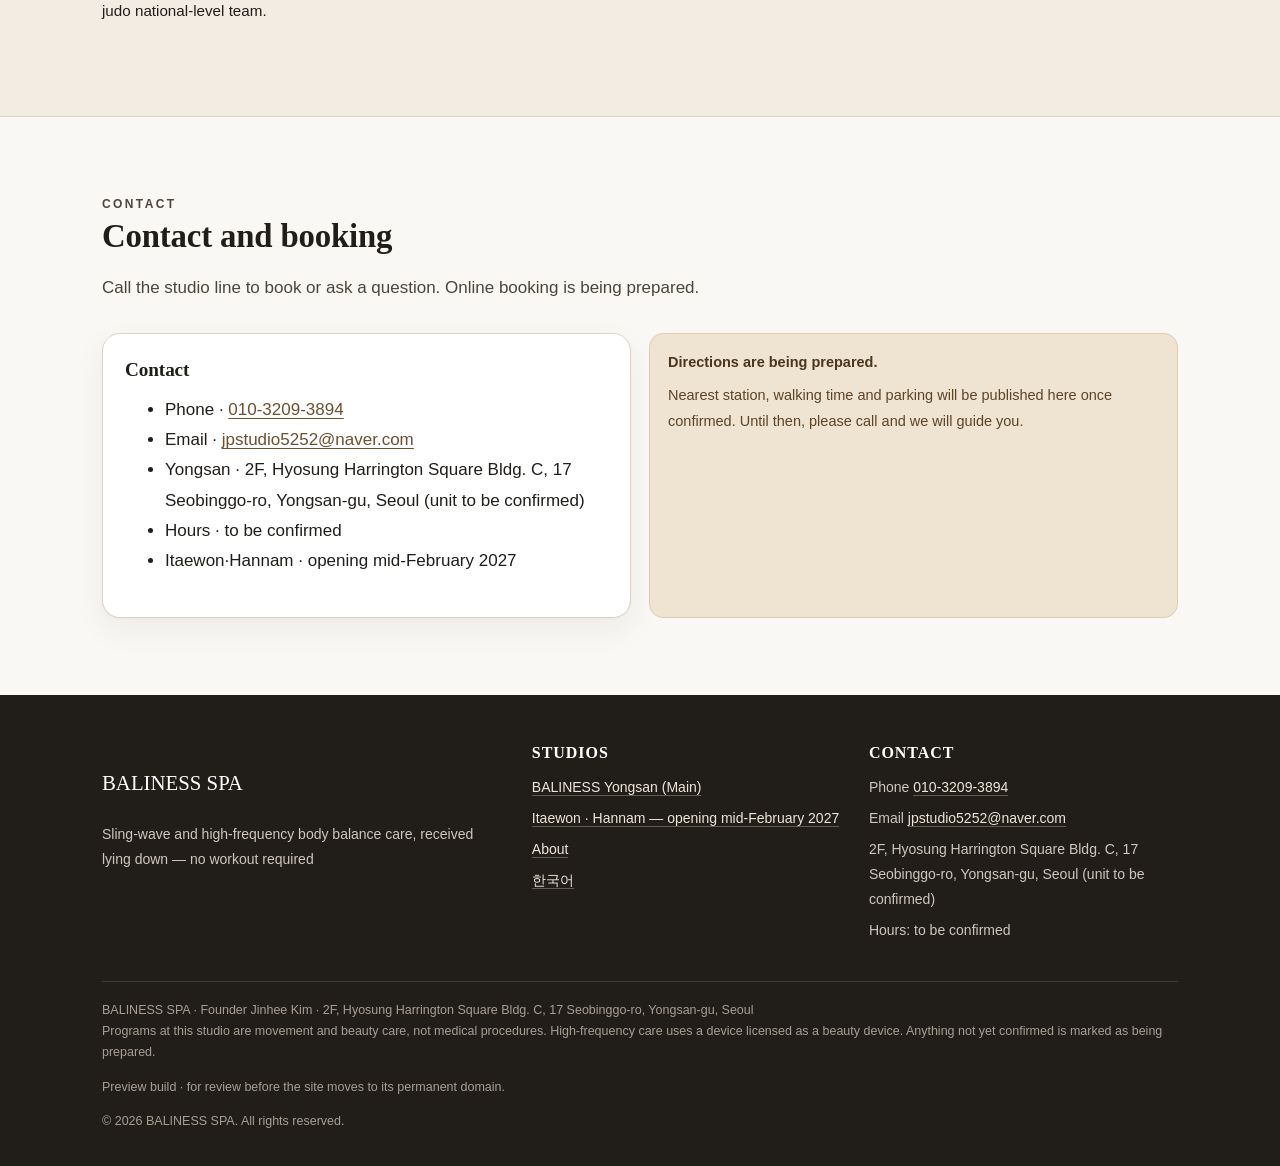
==== commit d80424ef: "홈페이지 미리보기: 타이포·상태 배지 정리" ====
--- a/en/index.html
+++ b/en/index.html
@@ -277,7 +277,7 @@
 </script>
 </head>
 <body>
-<a class="skip-link" href="#main">Skip to content</a><header class="site-header"><div class="wrap header-inner"><a class="brand" href="../en/"><span class="brand-mark" aria-hidden="true">B</span><span class="brand-text"><span class="brand-name">BALINESS</span><span class="brand-sub">Seoul</span></span></a><nav class="lang-switch" aria-label="Language"><a href="../en/" hreflang="en" aria-current="true" lang="en">EN</a><a href="../" hreflang="ko" lang="ko">KO</a></nav><nav class="site-nav" aria-label="Main"><a href="../en/" aria-current="page">Home</a><a href="../en/yongsan/">Yongsan</a><a href="../en/hannam/">Itaewon·Hannam</a></nav></div></header>
+<a class="skip-link" href="#main">Skip to content</a><header class="site-header"><div class="wrap header-inner"><a class="brand" href="../en/"><span class="brand-mark" aria-hidden="true">B</span><span class="brand-text"><span class="brand-name">BALINESS</span><span class="brand-sub">Seoul · Korea</span></span></a><nav class="lang-switch" aria-label="Language"><a href="../en/" hreflang="en" aria-current="true" lang="en">EN</a><a href="../" hreflang="ko" lang="ko">KO</a></nav><nav class="site-nav" aria-label="Main"><a href="../en/" aria-current="page">Home</a><a href="../en/yongsan/">Yongsan</a><a href="../en/hannam/">Itaewon·Hannam</a></nav></div></header>
 <main id="main">
 
 <div class="hero"><div class="wrap hero-grid">
@@ -324,7 +324,8 @@
     <article class="card branch-card">
       <img src="../assets/img/sling.svg" alt="Illustration of the sling program at the Yongsan studio" width="1200" height="760">
       <p class="card-sub">Yongsan · Main</p>
-      <h3>BALINESS Yongsan (Main) <span class="status status--open">Open</span></h3>
+      <p class="card-sub" style="margin-top:-2px"><span class="status status--open">Open</span></p>
+      <h3>BALINESS Yongsan (Main)</h3>
       <p>Yongsan, Seoul · Sling-wave and high-frequency body balance care, received lying down — no workout required</p>
       <ul class="branch-meta">
         <li>Address · 2F, Hyosung Harrington Square Bldg. C, 17 Seobinggo-ro, Yongsan-gu, Seoul (unit to be confirmed)</li>
@@ -336,7 +337,8 @@
     <article class="card branch-card">
       <img src="../assets/img/space.svg" alt="Line illustration of the quiet room planned for the Itaewon·Hannam studio" width="1200" height="760">
       <p class="card-sub">Itaewon · Hannam</p>
-      <h3>BALINESS SPA Itaewon · Hannam <span class="status status--soon">Opening soon</span></h3>
+      <p class="card-sub" style="margin-top:-2px"><span class="status status--soon">Opening soon</span></p>
+    <h3>BALINESS SPA Itaewon · Hannam</h3>
       <p>Itaewon · Hannam, Seoul · Opening mid-February 2027</p>
       <ul class="branch-meta">
         <li>Address · to be announced</li>
@@ -354,7 +356,7 @@
     <h2>Programs</h2>
     <p>All sessions are one-to-one and adjusted to how your body feels that day.</p>
   </div>
-  <div class="grid grid--4"><article class="card"><p class="card-sub">Sling-wave bodywork</p><h3>BALINESS Sling</h3><p>You lie back into slings suspended from the ceiling and receive the session. It is not a mat class where you follow movements: the sling changes how gravity meets your body, and the session is guided so your body can find its own balance.</p></article><article class="card"><p class="card-sub">Using a licensed beauty device</p><h3>High-frequency balance care</h3><p>A care session using a high-frequency device licensed as a beauty device. It is not a medical procedure; the area and duration are set in consultation on the day.</p></article><article class="card"><p class="card-sub">A BALINESS program</p><h3>T.S.W <span class="todo">details to come</span></h3><p>One of the programs run alongside sling and high-frequency care. Its format and who it suits are explained in consultation. (Detail page in preparation.)</p></article><article class="card"><p class="card-sub">Adjusted to your body that day</p><h3>One-to-one sessions</h3><p>Every program runs one-to-one. Even within the same program, intensity and sequence are adjusted to your condition that day.</p></article></div>
+  <div class="grid grid--4"><article class="card"><p class="card-sub">Sling-wave bodywork</p><h3>BALINESS Sling</h3><p>You lie back into slings suspended from the ceiling and receive the session. It is not a mat class where you follow movements: the sling changes how gravity meets your body, and the session is guided so your body can find its own balance.</p></article><article class="card"><p class="card-sub">Using a licensed beauty device</p><h3>High-frequency balance care</h3><p>A care session using a high-frequency device licensed as a beauty device. It is not a medical procedure; the area and duration are set in consultation on the day.</p></article><article class="card"><p class="card-sub">A BALINESS program</p><h3>T.S.W</h3><p class="card-todo"><span class="todo">details to come</span></p><p>One of the programs run alongside sling and high-frequency care. Its format and who it suits are explained in consultation. (Detail page in preparation.)</p></article><article class="card"><p class="card-sub">Adjusted to your body that day</p><h3>One-to-one sessions</h3><p>Every program runs one-to-one. Even within the same program, intensity and sequence are adjusted to your condition that day.</p></article></div>
 </div></section>
 
 <section class="section section--tint"><div class="wrap">
--- a/assets/style.css
+++ b/assets/style.css
@@ -33,6 +33,8 @@
   line-height: 1.78;
   -webkit-font-smoothing: antialiased;
   text-rendering: optimizeLegibility;
+  word-break: keep-all;
+  overflow-wrap: break-word;
 }
 
 img, svg { max-width: 100%; height: auto; display: block; }
@@ -230,7 +232,9 @@
 .card .card-sub {
   font-size: 12px; letter-spacing: .08em; text-transform: uppercase;
   color: var(--accent-dark); font-weight: 700; margin-bottom: 10px;
-}
+  display: flex; flex-wrap: wrap; align-items: center; gap: 8px;
+}
+.card .card-todo { margin: 6px 0 0; }
 
 .branch-card { position: relative; }
 .branch-card img {
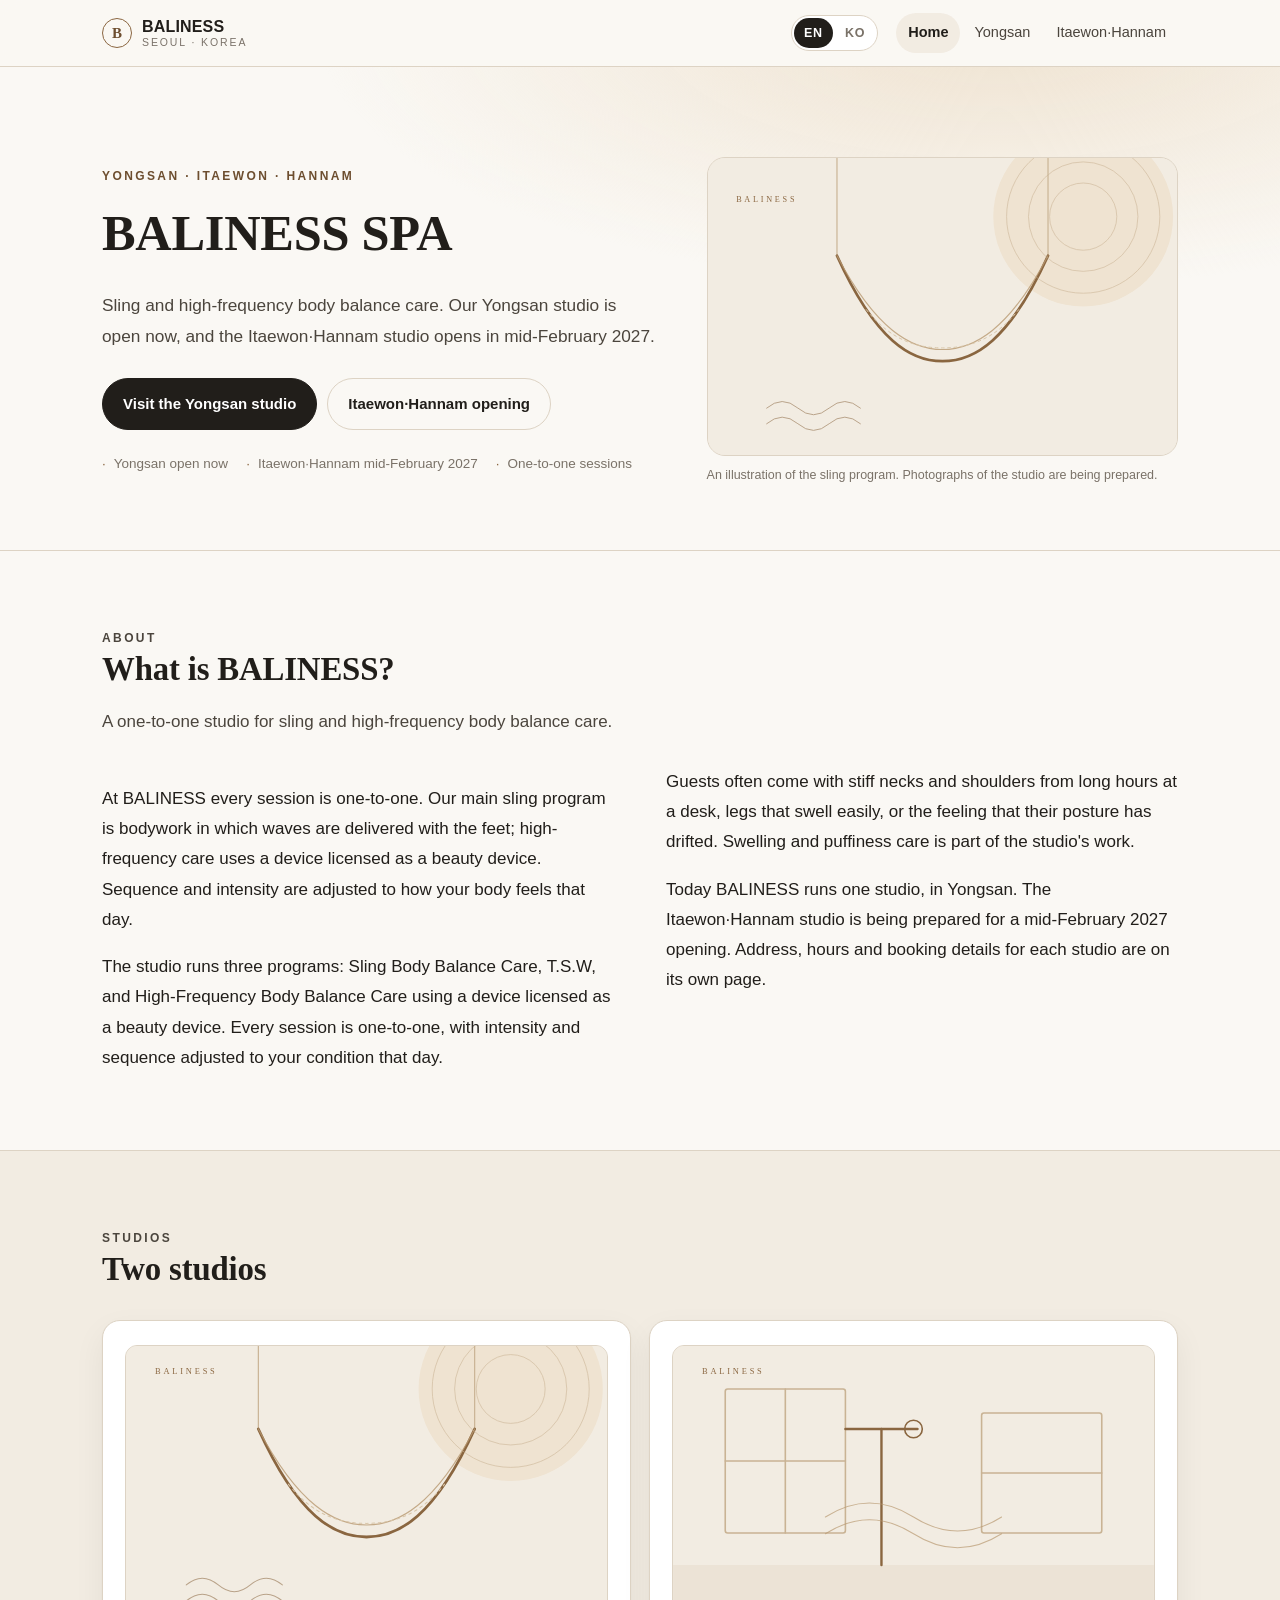
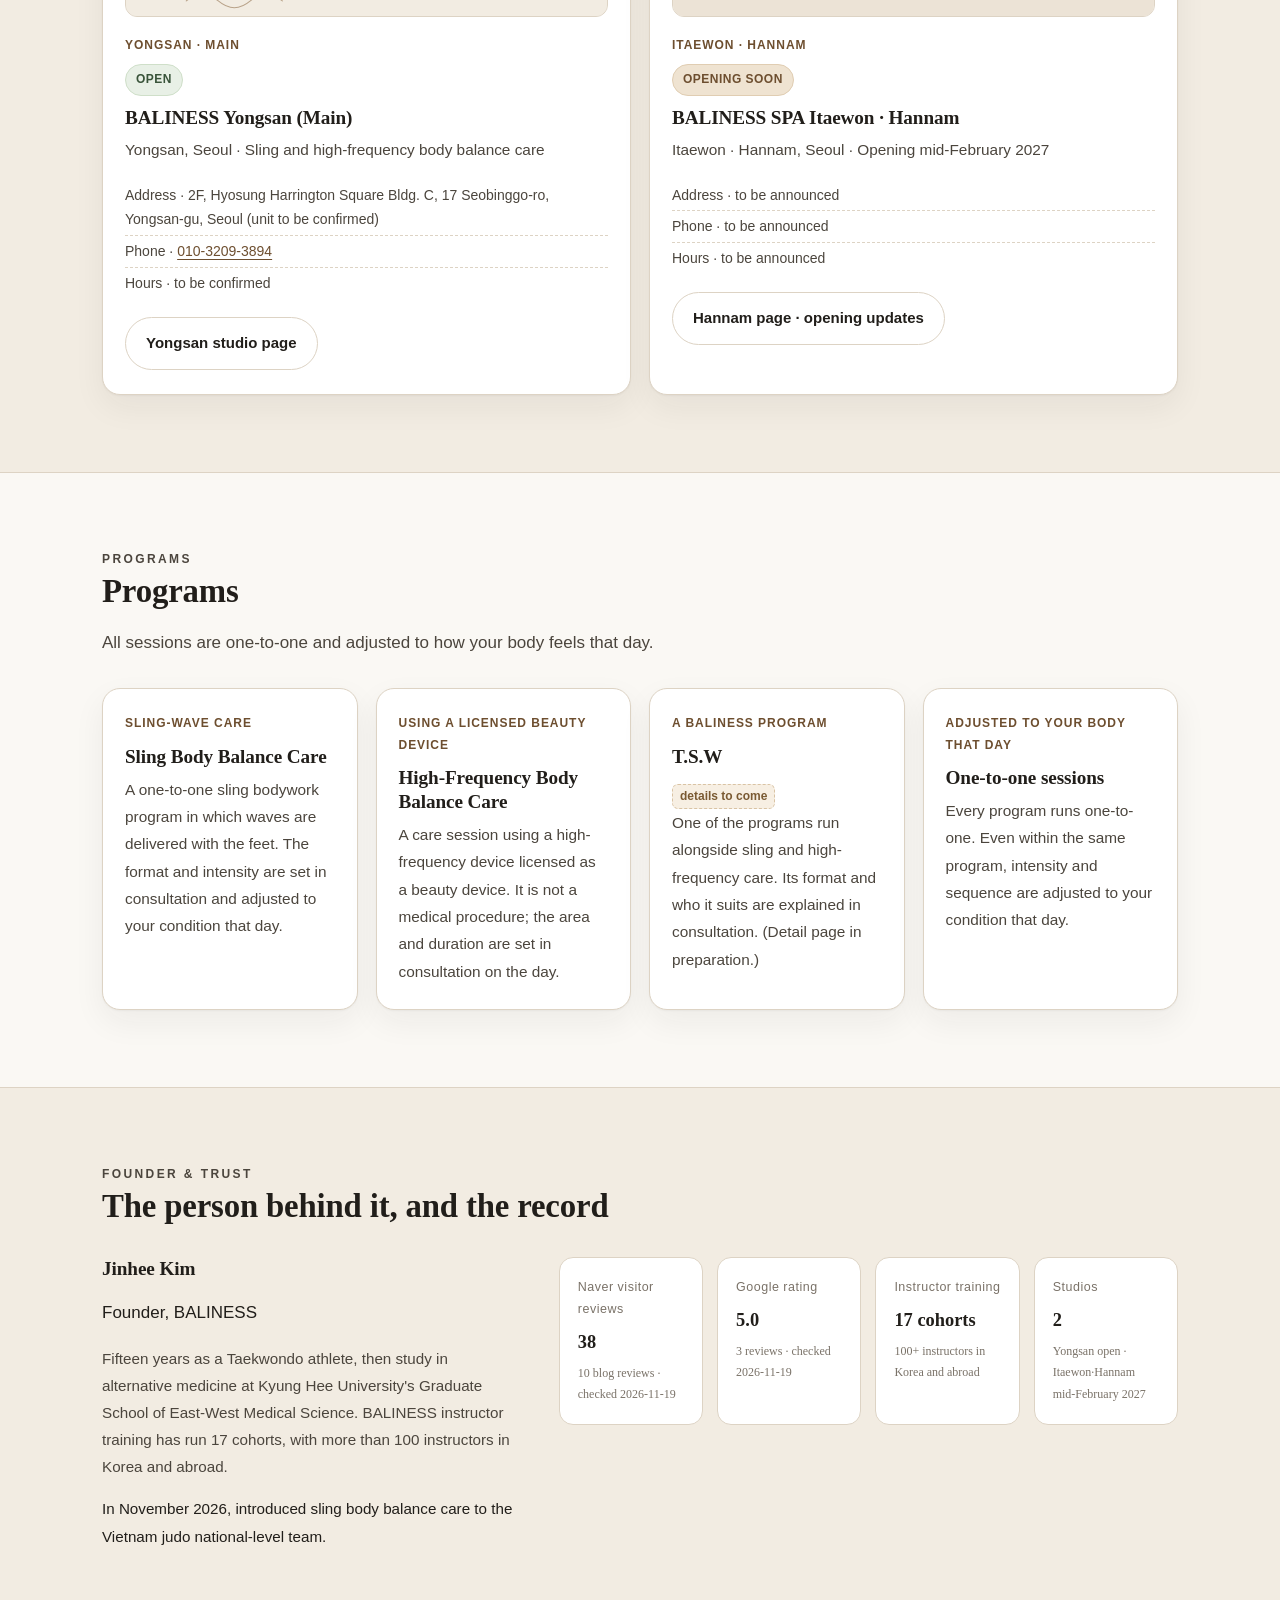
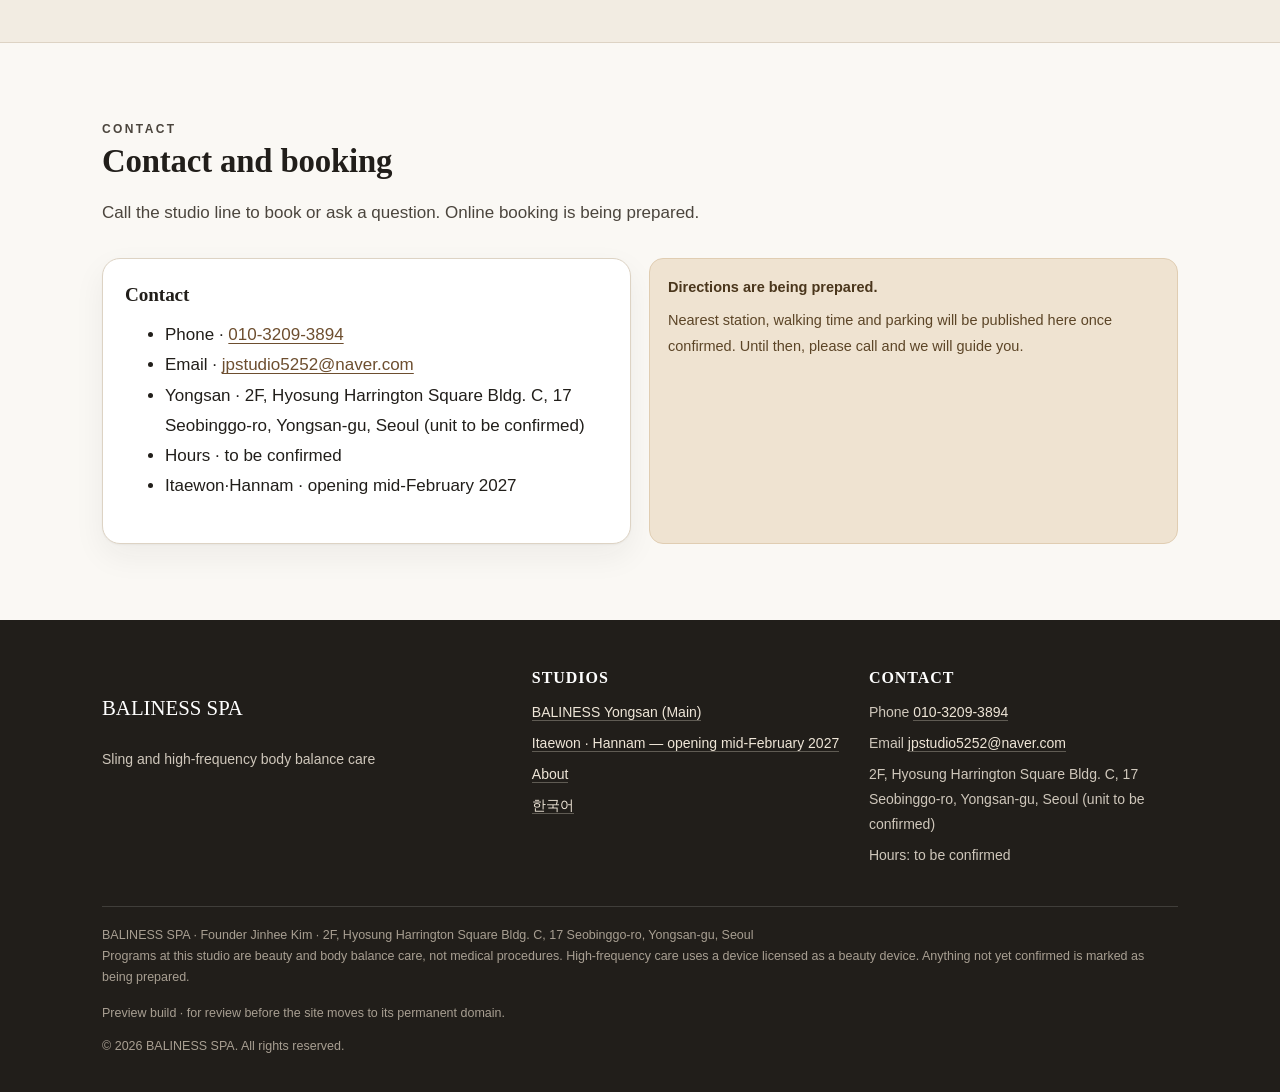
==== commit a8a39a29: "문구 확정: 자세·방식 단정 삭제, 발로 파동 전달하는 슬링 바디워크, 붓기·부종(swelling) 관리" ====
--- a/en/index.html
+++ b/en/index.html
@@ -4,7 +4,7 @@
 <meta charset="utf-8">
 <meta name="viewport" content="width=device-width, initial-scale=1">
 <title>BALINESS SPA | Yongsan studio &amp; Itaewon·Hannam (opening February 2027)</title>
-<meta name="description" content="Sling-wave and high-frequency body balance care, received lying down — no workout required. Yongsan studio open in Seoul; Itaewon·Hannam studio opening mid-February 2027.">
+<meta name="description" content="Sling and high-frequency body balance care. Yongsan studio open in Seoul; Itaewon·Hannam studio opening mid-February 2027.">
 <link rel="canonical" href="https://jpstudio5252-eng.github.io/baliness-site/en/">
 <link rel="alternate" hreflang="ko" href="https://jpstudio5252-eng.github.io/baliness-site/">
 <link rel="alternate" hreflang="en" href="https://jpstudio5252-eng.github.io/baliness-site/en/">
@@ -13,7 +13,7 @@
 <meta property="og:type" content="website">
 <meta property="og:site_name" content="BALINESS SPA">
 <meta property="og:title" content="BALINESS SPA | Yongsan studio &amp; Itaewon·Hannam (opening February 2027)">
-<meta property="og:description" content="Sling-wave and high-frequency body balance care, received lying down — no workout required. Yongsan studio open in Seoul; Itaewon·Hannam studio opening mid-February 2027.">
+<meta property="og:description" content="Sling and high-frequency body balance care. Yongsan studio open in Seoul; Itaewon·Hannam studio opening mid-February 2027.">
 <meta property="og:url" content="https://jpstudio5252-eng.github.io/baliness-site/en/">
 <meta property="og:image" content="https://jpstudio5252-eng.github.io/baliness-site/assets/img/sling.svg">
 <meta property="og:locale" content="en_US">
@@ -36,7 +36,7 @@
         "Baliness"
       ],
       "url": "https://jpstudio5252-eng.github.io/baliness-site/",
-      "description": "Sling-wave and high-frequency body balance care, received lying down — no workout required",
+      "description": "Sling and high-frequency body balance care",
       "founder": {
         "@id": "https://jpstudio5252-eng.github.io/baliness-site/#founder"
       },
@@ -110,7 +110,7 @@
           "name": "Hannam"
         }
       ],
-      "description": "One-to-one sling-wave bodywork and high-frequency balance care in Yongsan, Seoul.",
+      "description": "One-to-one sling and high-frequency body balance care in Yongsan, Seoul.",
       "address": {
         "@type": "PostalAddress",
         "streetAddress": "서빙고로 17, 효성해링턴스퀘어 C동 2층",
@@ -132,15 +132,15 @@
             "@type": "Offer",
             "itemOffered": {
               "@type": "Service",
-              "name": "BALINESS Sling",
-              "description": "You lie back into slings suspended from the ceiling and receive the session. It is not a mat class where you follow movements: the sling changes how gravity meets your body, and the session is guided so your body can find its own balance."
+              "name": "Sling Body Balance Care",
+              "description": "A one-to-one sling bodywork program in which waves are delivered with the feet. The format and intensity are set in consultation and adjusted to your condition that day."
             }
           },
           {
             "@type": "Offer",
             "itemOffered": {
               "@type": "Service",
-              "name": "High-frequency balance care",
+              "name": "High-Frequency Body Balance Care",
               "description": "A care session using a high-frequency device licensed as a beauty device. It is not a medical procedure; the area and duration are set in consultation on the day."
             }
           },
@@ -197,14 +197,14 @@
           "name": "Hannam"
         }
       ],
-      "description": "The BALINESS SPA studio in Itaewon·Hannam, opening mid-February 2027. Same sling and high-frequency balance care as the Yongsan studio; address, phone, hours and pricing to be announced."
+      "description": "The BALINESS SPA studio in Itaewon·Hannam, opening mid-February 2027. Same sling and high-frequency body balance care as the Yongsan studio, including swelling and puffiness care; address, phone, hours and pricing to be announced."
     },
     {
       "@type": "Service",
       "@id": "https://jpstudio5252-eng.github.io/baliness-site/#yongsan-service-sling",
-      "name": "BALINESS Sling",
-      "serviceType": "Sling-wave bodywork",
-      "description": "You lie back into slings suspended from the ceiling and receive the session. It is not a mat class where you follow movements: the sling changes how gravity meets your body, and the session is guided so your body can find its own balance.",
+      "name": "Sling Body Balance Care",
+      "serviceType": "Sling-wave care",
+      "description": "A one-to-one sling bodywork program in which waves are delivered with the feet. The format and intensity are set in consultation and adjusted to your condition that day.",
       "provider": {
         "@id": "https://jpstudio5252-eng.github.io/baliness-site/#yongsan"
       },
@@ -223,7 +223,7 @@
     {
       "@type": "Service",
       "@id": "https://jpstudio5252-eng.github.io/baliness-site/#yongsan-service-highfreq",
-      "name": "High-frequency balance care",
+      "name": "High-Frequency Body Balance Care",
       "serviceType": "Using a licensed beauty device",
       "description": "A care session using a high-frequency device licensed as a beauty device. It is not a medical procedure; the area and duration are set in consultation on the day.",
       "provider": {
@@ -258,7 +258,7 @@
       "@id": "https://jpstudio5252-eng.github.io/baliness-site/en/#webpage",
       "url": "https://jpstudio5252-eng.github.io/baliness-site/en/",
       "name": "BALINESS SPA | Yongsan studio & Itaewon·Hannam (opening February 2027)",
-      "description": "Sling-wave and high-frequency body balance care, received lying down — no workout required. Yongsan studio open in Seoul; Itaewon·Hannam studio opening mid-February 2027.",
+      "description": "Sling and high-frequency body balance care. Yongsan studio open in Seoul; Itaewon·Hannam studio opening mid-February 2027.",
       "inLanguage": "en",
       "isPartOf": {
         "@id": "https://jpstudio5252-eng.github.io/baliness-site/#website"
@@ -284,7 +284,7 @@
   <div>
     <p class="eyebrow">Yongsan · Itaewon · Hannam</p>
     <h1>BALINESS SPA</h1>
-    <p class="lede">Sling-wave and high-frequency body balance care, received lying down — no workout required. Our Yongsan studio is open now, and the Itaewon·Hannam studio opens in mid-February 2027.</p>
+    <p class="lede">Sling and high-frequency body balance care. Our Yongsan studio is open now, and the Itaewon·Hannam studio opens in mid-February 2027.</p>
     <div class="hero-actions">
       <a class="btn" href="../en/yongsan/">Visit the Yongsan studio</a>
       <a class="btn btn--ghost" href="../en/hannam/">Itaewon·Hannam opening</a>
@@ -297,7 +297,7 @@
   </div>
   <figure class="hero-figure">
     <img src="../assets/img/sling.svg" alt="Illustration of slings suspended from a ceiling, with wave lines" width="1200" height="760">
-    <figcaption>An illustration of sling-wave bodywork. Photographs of the studio are being prepared.</figcaption>
+    <figcaption>An illustration of the sling program. Photographs of the studio are being prepared.</figcaption>
   </figure>
 </div></div>
 
@@ -305,12 +305,12 @@
   <div class="section-head">
     <p class="eyebrow">About</p>
     <h2>What is BALINESS?</h2>
-    <p>A one-to-one body balance studio where you receive the session lying down, not a workout class.</p>
+    <p>A one-to-one studio for sling and high-frequency body balance care.</p>
   </div>
   <div class="prose prose--two">
-    <p>At BALINESS you lie back into slings suspended from the ceiling and receive a one-to-one body balance session. This is not a mat class where you follow movements. The slings change how gravity meets your body, and the session is guided so your body can find its own balance in that position.</p>
-    <p>The studio runs three programs: BALINESS Sling (sling-wave bodywork), T.S.W, and high-frequency balance care using a device licensed as a beauty device. Every session is one-to-one, with intensity and sequence adjusted to your condition that day.</p>
-    <p>Guests often come with stiff necks and shoulders from long hours at a desk, legs that swell easily, or the feeling that their posture has drifted. You do not need any exercise experience to start.</p>
+    <p>At BALINESS every session is one-to-one. Our main sling program is bodywork in which waves are delivered with the feet; high-frequency care uses a device licensed as a beauty device. Sequence and intensity are adjusted to how your body feels that day.</p>
+    <p>The studio runs three programs: Sling Body Balance Care, T.S.W, and High-Frequency Body Balance Care using a device licensed as a beauty device. Every session is one-to-one, with intensity and sequence adjusted to your condition that day.</p>
+    <p>Guests often come with stiff necks and shoulders from long hours at a desk, legs that swell easily, or the feeling that their posture has drifted. Swelling and puffiness care is part of the studio's work.</p>
     <p>Today BALINESS runs one studio, in Yongsan. The Itaewon·Hannam studio is being prepared for a mid-February 2027 opening. Address, hours and booking details for each studio are on its own page.</p>
   </div>
 </div></section>
@@ -326,7 +326,7 @@
       <p class="card-sub">Yongsan · Main</p>
       <p class="card-sub" style="margin-top:-2px"><span class="status status--open">Open</span></p>
       <h3>BALINESS Yongsan (Main)</h3>
-      <p>Yongsan, Seoul · Sling-wave and high-frequency body balance care, received lying down — no workout required</p>
+      <p>Yongsan, Seoul · Sling and high-frequency body balance care</p>
       <ul class="branch-meta">
         <li>Address · 2F, Hyosung Harrington Square Bldg. C, 17 Seobinggo-ro, Yongsan-gu, Seoul (unit to be confirmed)</li>
         <li>Phone · <a href="tel:+821032093894">010-3209-3894</a></li>
@@ -356,7 +356,7 @@
     <h2>Programs</h2>
     <p>All sessions are one-to-one and adjusted to how your body feels that day.</p>
   </div>
-  <div class="grid grid--4"><article class="card"><p class="card-sub">Sling-wave bodywork</p><h3>BALINESS Sling</h3><p>You lie back into slings suspended from the ceiling and receive the session. It is not a mat class where you follow movements: the sling changes how gravity meets your body, and the session is guided so your body can find its own balance.</p></article><article class="card"><p class="card-sub">Using a licensed beauty device</p><h3>High-frequency balance care</h3><p>A care session using a high-frequency device licensed as a beauty device. It is not a medical procedure; the area and duration are set in consultation on the day.</p></article><article class="card"><p class="card-sub">A BALINESS program</p><h3>T.S.W</h3><p class="card-todo"><span class="todo">details to come</span></p><p>One of the programs run alongside sling and high-frequency care. Its format and who it suits are explained in consultation. (Detail page in preparation.)</p></article><article class="card"><p class="card-sub">Adjusted to your body that day</p><h3>One-to-one sessions</h3><p>Every program runs one-to-one. Even within the same program, intensity and sequence are adjusted to your condition that day.</p></article></div>
+  <div class="grid grid--4"><article class="card"><p class="card-sub">Sling-wave care</p><h3>Sling Body Balance Care</h3><p>A one-to-one sling bodywork program in which waves are delivered with the feet. The format and intensity are set in consultation and adjusted to your condition that day.</p></article><article class="card"><p class="card-sub">Using a licensed beauty device</p><h3>High-Frequency Body Balance Care</h3><p>A care session using a high-frequency device licensed as a beauty device. It is not a medical procedure; the area and duration are set in consultation on the day.</p></article><article class="card"><p class="card-sub">A BALINESS program</p><h3>T.S.W</h3><p class="card-todo"><span class="todo">details to come</span></p><p>One of the programs run alongside sling and high-frequency care. Its format and who it suits are explained in consultation. (Detail page in preparation.)</p></article><article class="card"><p class="card-sub">Adjusted to your body that day</p><h3>One-to-one sessions</h3><p>Every program runs one-to-one. Even within the same program, intensity and sequence are adjusted to your condition that day.</p></article></div>
 </div></section>
 
 <section class="section section--tint"><div class="wrap">
@@ -369,7 +369,7 @@
       <h3>Jinhee Kim</h3>
       <p>Founder, BALINESS</p>
       <p class="lede" style="font-size:.95rem">Fifteen years as a Taekwondo athlete, then study in alternative medicine at Kyung Hee University's Graduate School of East-West Medical Science. BALINESS instructor training has run 17 cohorts, with more than 100 instructors in Korea and abroad.</p>
-      <p style="font-size:.95rem">In November 2026, introduced sling bodywork to the Vietnam judo national-level team.</p>
+      <p style="font-size:.95rem">In November 2026, introduced sling body balance care to the Vietnam judo national-level team.</p>
     </div>
     <div><dl class="facts"><div class="fact"><dt>Naver visitor reviews</dt><dd>38<small>10 blog reviews · checked 2026-11-19</small></dd></div><div class="fact"><dt>Google rating</dt><dd>5.0<small>3 reviews · checked 2026-11-19</small></dd></div><div class="fact"><dt>Instructor training</dt><dd>17 cohorts<small>100+ instructors in Korea and abroad</small></dd></div><div class="fact"><dt>Studios</dt><dd>2<small>Yongsan open · Itaewon·Hannam mid-February 2027</small></dd></div></dl></div>
   </div>
@@ -405,7 +405,7 @@
     <div class="footer-grid">
       <div>
         <p class="footer-brand">BALINESS SPA</p>
-        <p>Sling-wave and high-frequency body balance care, received lying down — no workout required</p>
+        <p>Sling and high-frequency body balance care</p>
       </div>
       <div>
         <h2>Studios</h2>
@@ -426,7 +426,7 @@
         </ul>
       </div>
     </div>
-    <div class="footer-legal">BALINESS SPA · Founder Jinhee Kim · 2F, Hyosung Harrington Square Bldg. C, 17 Seobinggo-ro, Yongsan-gu, Seoul<br>Programs at this studio are movement and beauty care, not medical procedures. High-frequency care uses a device licensed as a beauty device. Anything not yet confirmed is marked as being prepared.<p class="footer-legal" style="border-top:0;padding-top:0;margin-top:14px">Preview build · for review before the site moves to its permanent domain.</p>
+    <div class="footer-legal">BALINESS SPA · Founder Jinhee Kim · 2F, Hyosung Harrington Square Bldg. C, 17 Seobinggo-ro, Yongsan-gu, Seoul<br>Programs at this studio are beauty and body balance care, not medical procedures. High-frequency care uses a device licensed as a beauty device. Anything not yet confirmed is marked as being prepared.<p class="footer-legal" style="border-top:0;padding-top:0;margin-top:14px">Preview build · for review before the site moves to its permanent domain.</p>
       <p style="margin:10px 0 0">© 2026 BALINESS SPA. All rights reserved.</p>
     </div>
   </div>
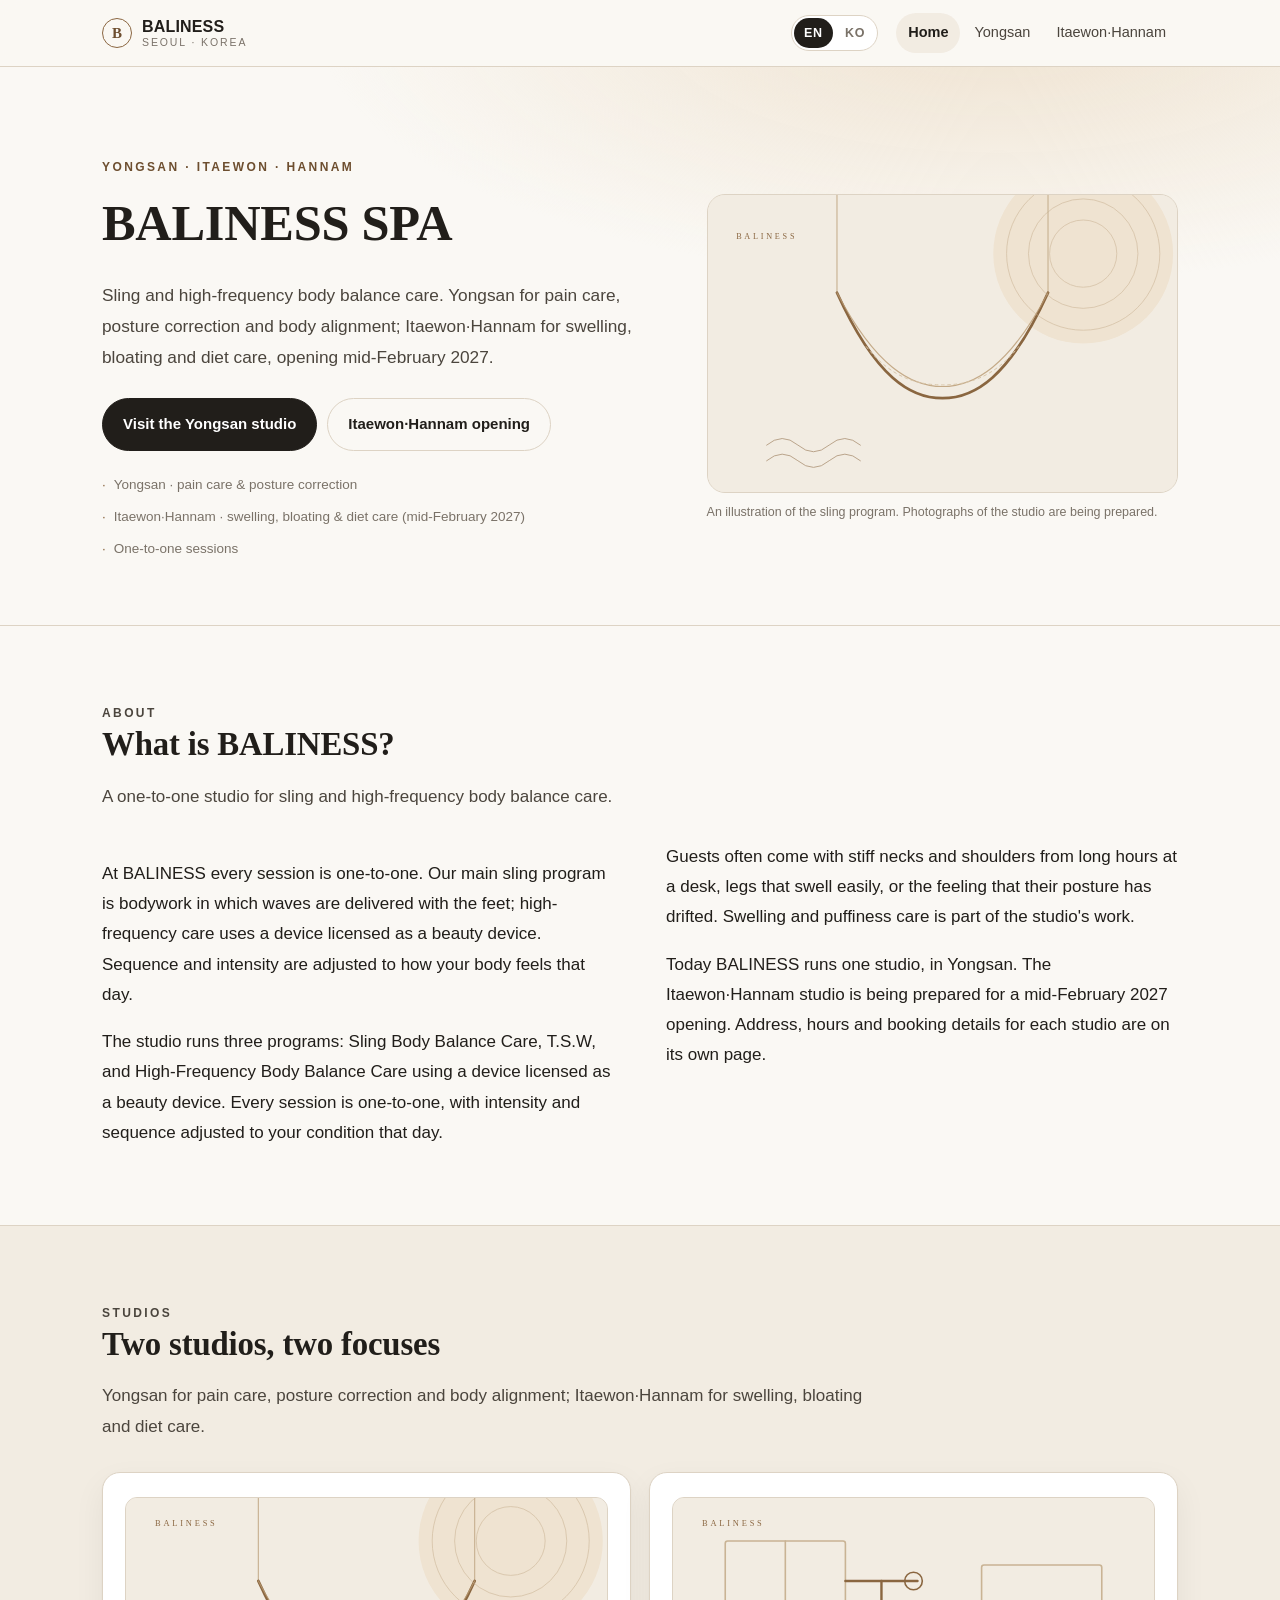
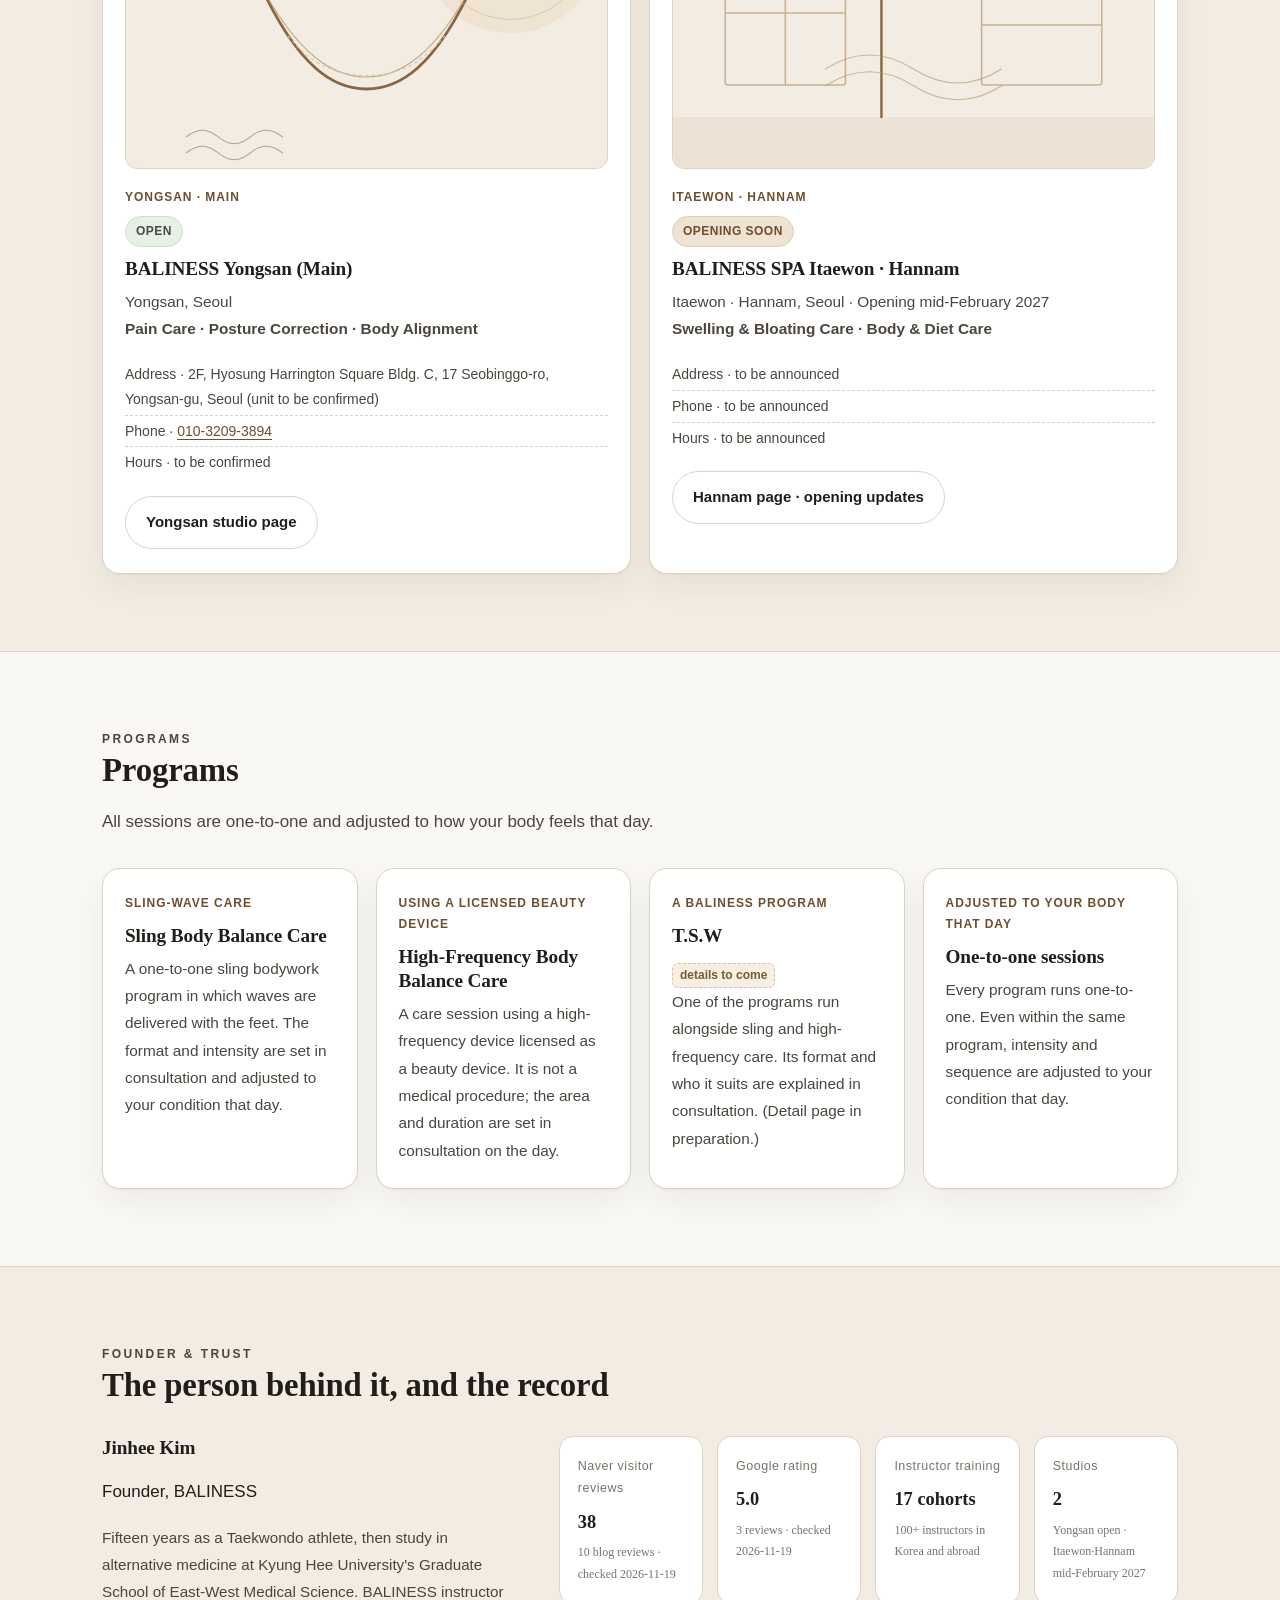
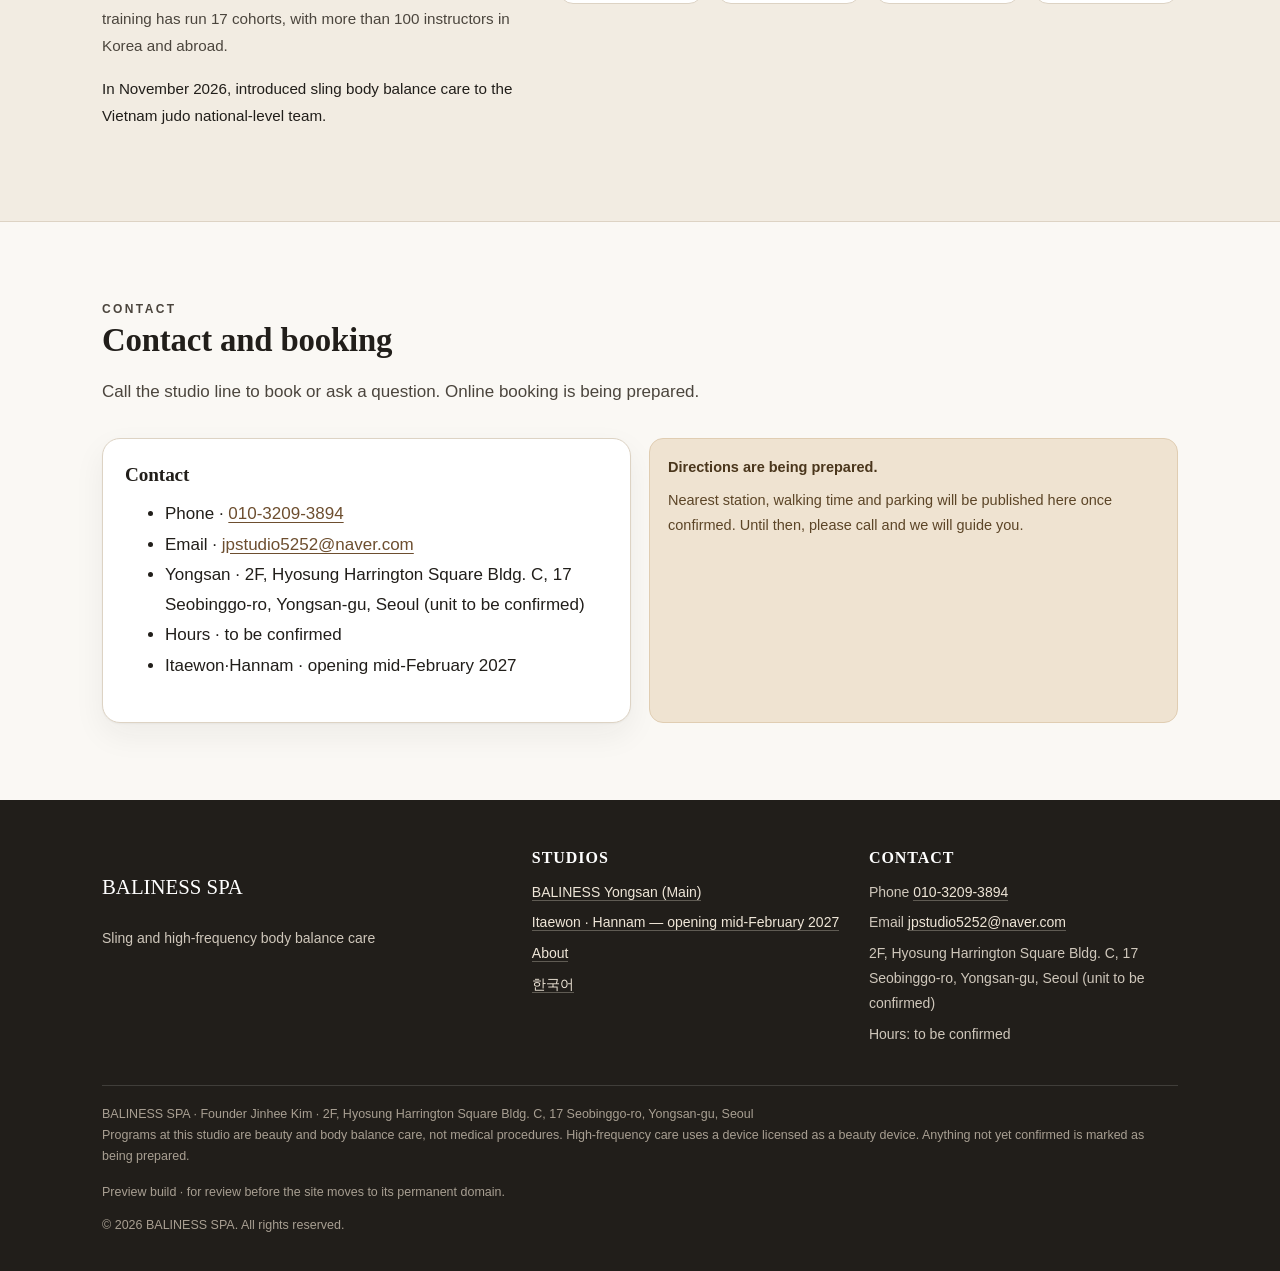
==== commit 6415bbbf: "지점 포지셔닝 반영: 용산 통증·자세·체형 교정 / 한남 붓기·부종·다이어트, OG 이미지" ====
--- a/en/index.html
+++ b/en/index.html
@@ -3,8 +3,8 @@
 <head>
 <meta charset="utf-8">
 <meta name="viewport" content="width=device-width, initial-scale=1">
-<title>BALINESS SPA | Yongsan studio &amp; Itaewon·Hannam (opening February 2027)</title>
-<meta name="description" content="Sling and high-frequency body balance care. Yongsan studio open in Seoul; Itaewon·Hannam studio opening mid-February 2027.">
+<title>BALINESS SPA | Yongsan pain care &amp; posture correction · Itaewon·Hannam swelling &amp; diet care</title>
+<meta name="description" content="Sling and high-frequency body balance care in Seoul. Yongsan for pain care, posture correction and body alignment; Itaewon·Hannam for swelling, bloating and diet care, opening mid-February 2027.">
 <link rel="canonical" href="https://jpstudio5252-eng.github.io/baliness-site/en/">
 <link rel="alternate" hreflang="ko" href="https://jpstudio5252-eng.github.io/baliness-site/">
 <link rel="alternate" hreflang="en" href="https://jpstudio5252-eng.github.io/baliness-site/en/">
@@ -12,10 +12,10 @@
 <meta name="robots" content="index,follow,max-image-preview:large">
 <meta property="og:type" content="website">
 <meta property="og:site_name" content="BALINESS SPA">
-<meta property="og:title" content="BALINESS SPA | Yongsan studio &amp; Itaewon·Hannam (opening February 2027)">
-<meta property="og:description" content="Sling and high-frequency body balance care. Yongsan studio open in Seoul; Itaewon·Hannam studio opening mid-February 2027.">
+<meta property="og:title" content="BALINESS SPA | Yongsan pain care &amp; posture correction · Itaewon·Hannam swelling &amp; diet care">
+<meta property="og:description" content="Sling and high-frequency body balance care in Seoul. Yongsan for pain care, posture correction and body alignment; Itaewon·Hannam for swelling, bloating and diet care, opening mid-February 2027.">
 <meta property="og:url" content="https://jpstudio5252-eng.github.io/baliness-site/en/">
-<meta property="og:image" content="https://jpstudio5252-eng.github.io/baliness-site/assets/img/sling.svg">
+<meta property="og:image" content="https://jpstudio5252-eng.github.io/baliness-site/assets/img/og.png">
 <meta property="og:locale" content="en_US">
 <meta property="og:locale:alternate" content="ko_KR">
 <meta name="twitter:card" content="summary_large_image">
@@ -110,7 +110,12 @@
           "name": "Hannam"
         }
       ],
-      "description": "One-to-one sling and high-frequency body balance care in Yongsan, Seoul.",
+      "description": "Pain care, posture correction and body alignment, one-to-one, in Yongsan, Seoul.",
+      "knowsAbout": [
+        "Pain Care",
+        "Posture Correction",
+        "Body Alignment"
+      ],
       "address": {
         "@type": "PostalAddress",
         "streetAddress": "서빙고로 17, 효성해링턴스퀘어 C동 2층",
@@ -197,7 +202,11 @@
           "name": "Hannam"
         }
       ],
-      "description": "The BALINESS SPA studio in Itaewon·Hannam, opening mid-February 2027. Same sling and high-frequency body balance care as the Yongsan studio, including swelling and puffiness care; address, phone, hours and pricing to be announced."
+      "description": "The BALINESS SPA studio in Itaewon·Hannam, opening mid-February 2027. Swelling and bloating care and body & diet care, built on the same sling and high-frequency programs as Yongsan; address, phone, hours and pricing to be announced.",
+      "knowsAbout": [
+        "Swelling & Bloating Care",
+        "Body & Diet Care"
+      ]
     },
     {
       "@type": "Service",
@@ -257,8 +266,8 @@
       "@type": "WebPage",
       "@id": "https://jpstudio5252-eng.github.io/baliness-site/en/#webpage",
       "url": "https://jpstudio5252-eng.github.io/baliness-site/en/",
-      "name": "BALINESS SPA | Yongsan studio & Itaewon·Hannam (opening February 2027)",
-      "description": "Sling and high-frequency body balance care. Yongsan studio open in Seoul; Itaewon·Hannam studio opening mid-February 2027.",
+      "name": "BALINESS SPA | Yongsan pain care & posture correction · Itaewon·Hannam swelling & diet care",
+      "description": "Sling and high-frequency body balance care in Seoul. Yongsan for pain care, posture correction and body alignment; Itaewon·Hannam for swelling, bloating and diet care, opening mid-February 2027.",
       "inLanguage": "en",
       "isPartOf": {
         "@id": "https://jpstudio5252-eng.github.io/baliness-site/#website"
@@ -284,14 +293,14 @@
   <div>
     <p class="eyebrow">Yongsan · Itaewon · Hannam</p>
     <h1>BALINESS SPA</h1>
-    <p class="lede">Sling and high-frequency body balance care. Our Yongsan studio is open now, and the Itaewon·Hannam studio opens in mid-February 2027.</p>
+    <p class="lede">Sling and high-frequency body balance care. Yongsan for pain care, posture correction and body alignment; Itaewon·Hannam for swelling, bloating and diet care, opening mid-February 2027.</p>
     <div class="hero-actions">
       <a class="btn" href="../en/yongsan/">Visit the Yongsan studio</a>
       <a class="btn btn--ghost" href="../en/hannam/">Itaewon·Hannam opening</a>
     </div>
     <ul class="hero-meta">
-      <li>Yongsan open now</li>
-      <li>Itaewon·Hannam mid-February 2027</li>
+      <li>Yongsan · pain care &amp; posture correction</li>
+      <li>Itaewon·Hannam · swelling, bloating &amp; diet care (mid-February 2027)</li>
       <li>One-to-one sessions</li>
     </ul>
   </div>
@@ -318,7 +327,8 @@
 <section class="section section--tint"><div class="wrap">
   <div class="section-head">
     <p class="eyebrow">Studios</p>
-    <h2>Two studios</h2>
+    <h2>Two studios, two focuses</h2>
+    <p>Yongsan for pain care, posture correction and body alignment; Itaewon·Hannam for swelling, bloating and diet care.</p>
   </div>
   <div class="grid grid--2">
     <article class="card branch-card">
@@ -326,7 +336,8 @@
       <p class="card-sub">Yongsan · Main</p>
       <p class="card-sub" style="margin-top:-2px"><span class="status status--open">Open</span></p>
       <h3>BALINESS Yongsan (Main)</h3>
-      <p>Yongsan, Seoul · Sling and high-frequency body balance care</p>
+      <p>Yongsan, Seoul</p>
+      <p class="branch-position">Pain Care · Posture Correction · Body Alignment</p>
       <ul class="branch-meta">
         <li>Address · 2F, Hyosung Harrington Square Bldg. C, 17 Seobinggo-ro, Yongsan-gu, Seoul (unit to be confirmed)</li>
         <li>Phone · <a href="tel:+821032093894">010-3209-3894</a></li>
@@ -340,6 +351,7 @@
       <p class="card-sub" style="margin-top:-2px"><span class="status status--soon">Opening soon</span></p>
     <h3>BALINESS SPA Itaewon · Hannam</h3>
       <p>Itaewon · Hannam, Seoul · Opening mid-February 2027</p>
+      <p class="branch-position">Swelling &amp; Bloating Care · Body &amp; Diet Care</p>
       <ul class="branch-meta">
         <li>Address · to be announced</li>
         <li>Phone · to be announced</li>
--- a/assets/style.css
+++ b/assets/style.css
@@ -162,7 +162,7 @@
 
 .hero-title-en {
   font-family: Georgia, "Times New Roman", serif;
-  font-size: clamp(2.15rem, 5.2vw, 3.9rem);
+  font-size: clamp(2.05rem, 4.6vw, 3.25rem);
   letter-spacing: .01em; line-height: 1.1; margin-bottom: .35em;
 }
 .hero-title-ko { font-size: clamp(1.35rem, 2.4vw, 1.8rem); margin-bottom: .3em; }
@@ -357,6 +357,27 @@
   font-size: 12.5px; color: #a89f92; line-height: 1.7;
 }
 
+
+/* ---------- positioning ---------- */
+
+.chips {
+  display: flex; flex-wrap: wrap; gap: 8px; list-style: none;
+  padding: 0; margin: 18px 0 0;
+}
+.chips li {
+  font-size: 12.5px; font-weight: 700; letter-spacing: .02em;
+  color: var(--accent-dark); background: #fff;
+  border: 1px solid var(--line); border-radius: 999px; padding: 6px 13px;
+}
+.branch-position {
+  margin: .3em 0 0; font-weight: 700; color: var(--accent-dark); font-size: .95rem;
+}
+.hero-keywords {
+  font-family: Georgia, "Nanum Myeongjo", serif;
+  font-size: clamp(1.08rem, 1.7vw, 1.34rem);
+  color: var(--accent-dark); margin: .4em 0 0; letter-spacing: .01em;
+}
+
 /* ---------- misc ---------- */
 
 .mt-0 { margin-top: 0; }
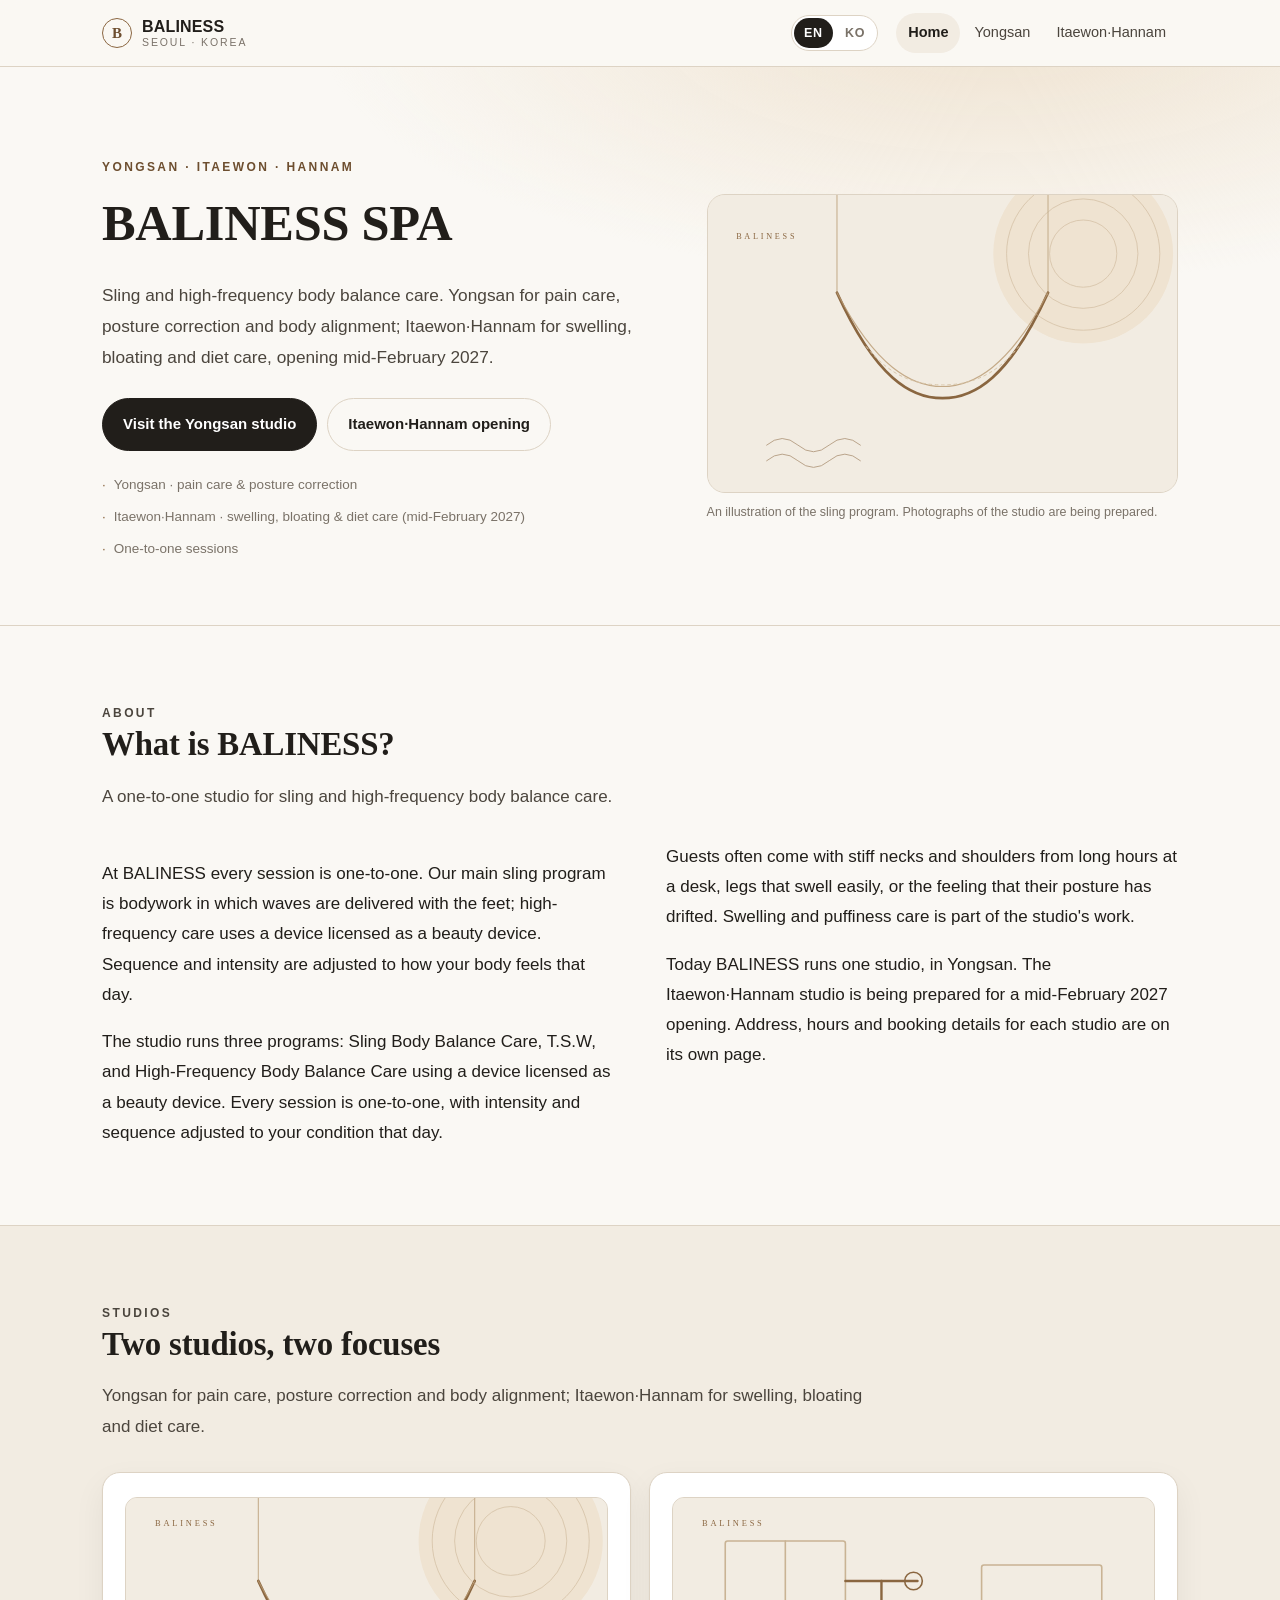
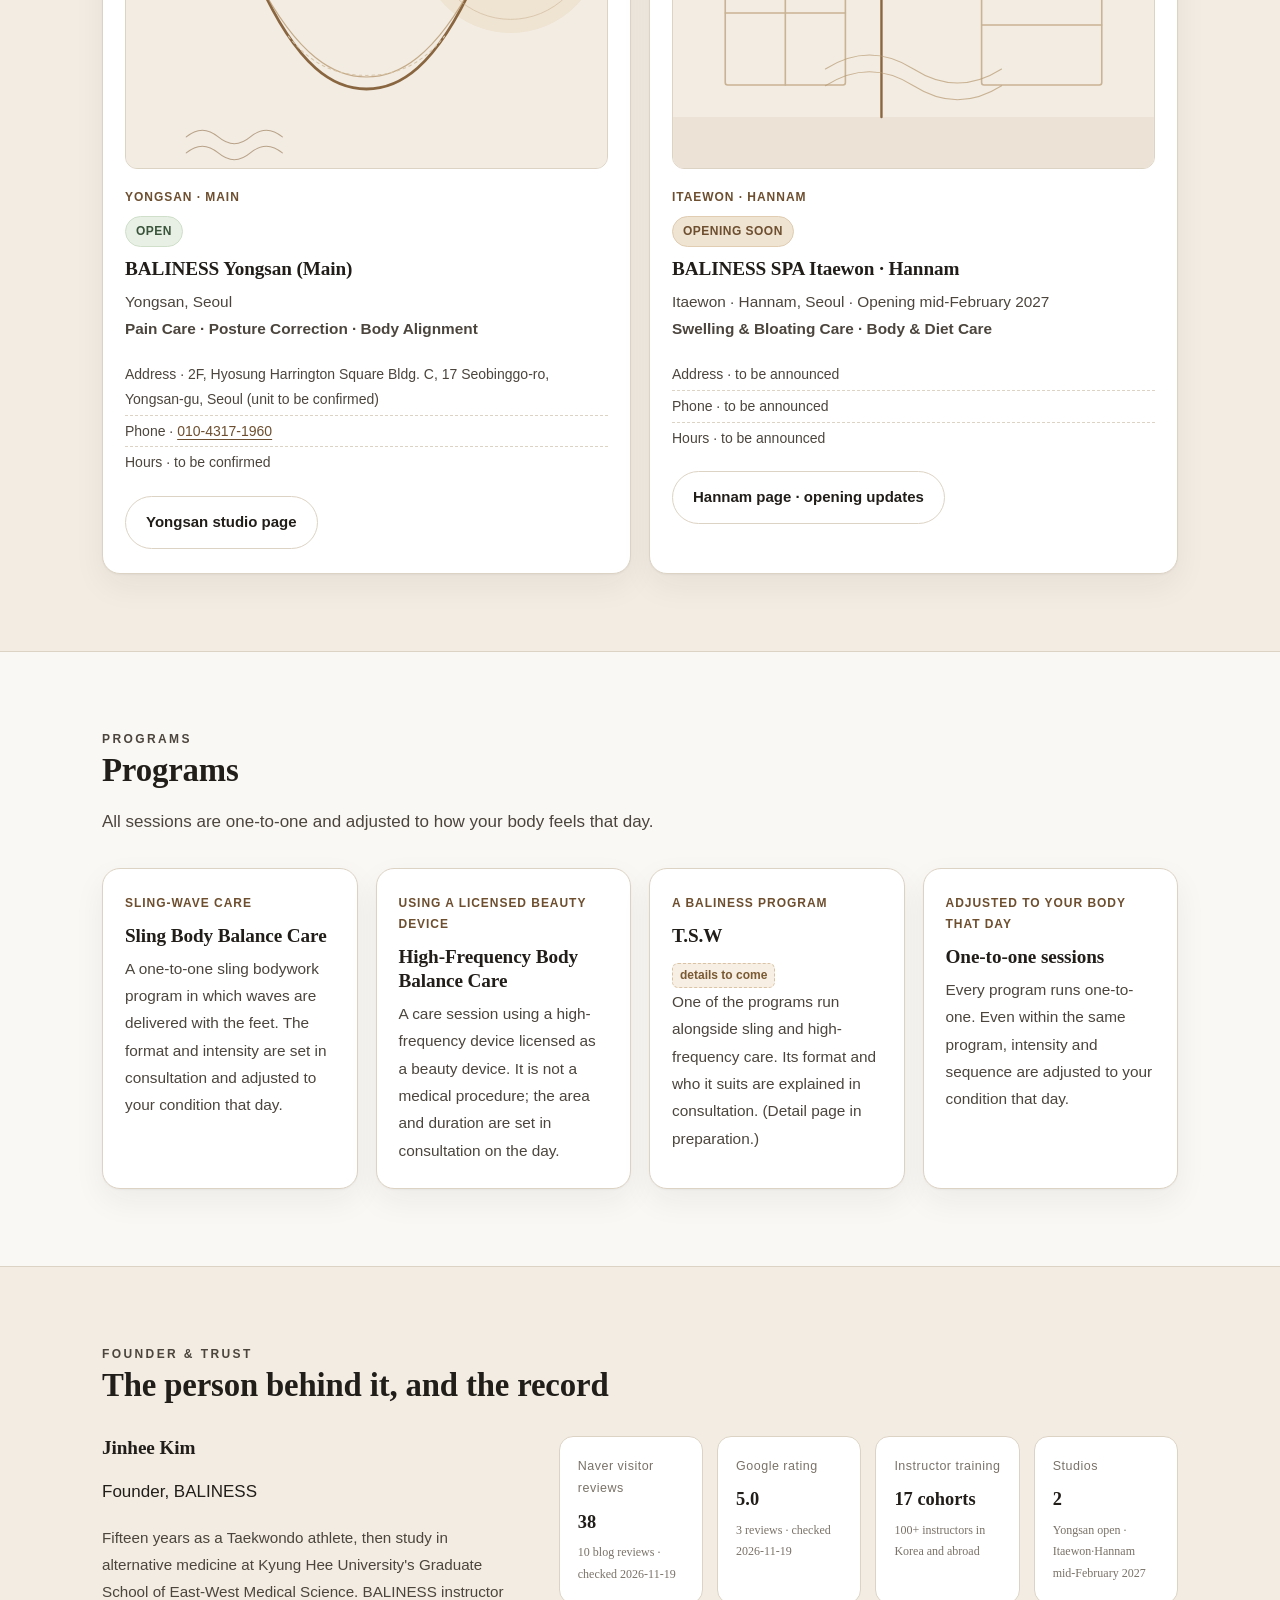
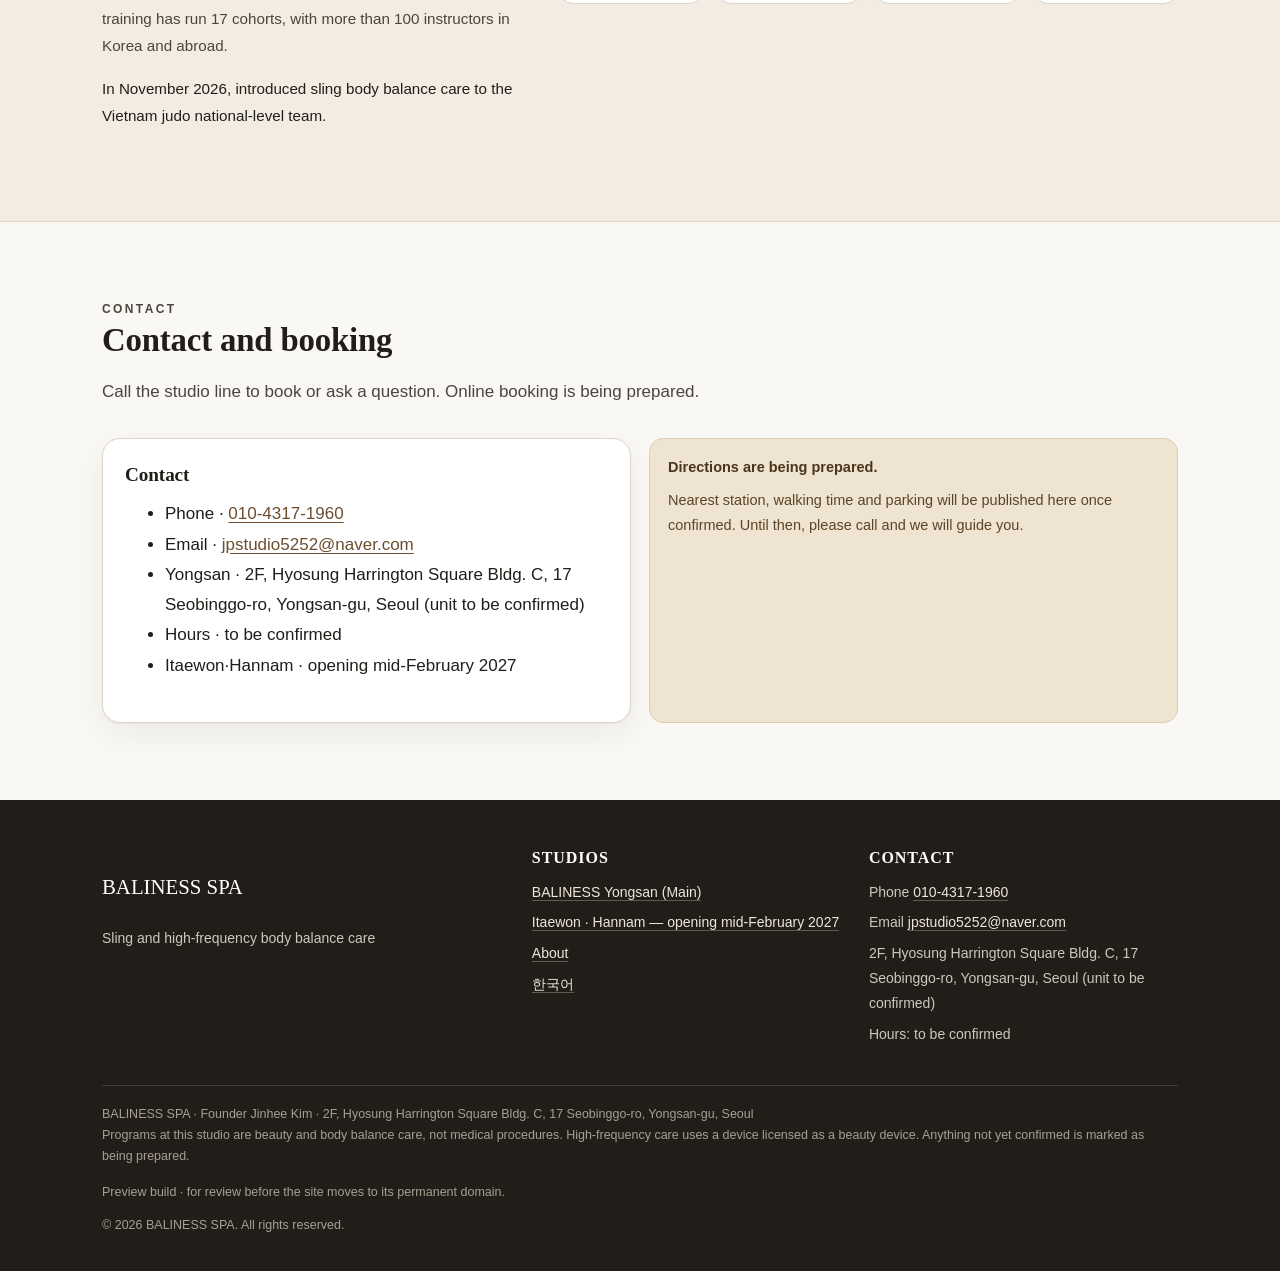
==== commit eca22152: "대표번호 교체: 010-3209-3894 → 010-4317-1960 (본문·JSON-LD·llms.txt·OG 이미지)" ====
--- a/en/index.html
+++ b/en/index.html
@@ -42,7 +42,7 @@
       },
       "contactPoint": {
         "@type": "ContactPoint",
-        "telephone": "+821032093894",
+        "telephone": "+821043171960",
         "email": "jpstudio5252@naver.com",
         "contactType": "customer service",
         "areaServed": "KR",
@@ -123,7 +123,7 @@
         "addressRegion": "서울특별시",
         "addressCountry": "KR"
       },
-      "telephone": "+821032093894",
+      "telephone": "+821043171960",
       "geo": {
         "@type": "GeoCoordinates",
         "latitude": 37.5258963,
@@ -225,7 +225,7 @@
         "@type": "ServiceChannel",
         "servicePhone": {
           "@type": "ContactPoint",
-          "telephone": "+821032093894"
+          "telephone": "+821043171960"
         }
       }
     },
@@ -246,7 +246,7 @@
         "@type": "ServiceChannel",
         "servicePhone": {
           "@type": "ContactPoint",
-          "telephone": "+821032093894"
+          "telephone": "+821043171960"
         }
       }
     },
@@ -340,7 +340,7 @@
       <p class="branch-position">Pain Care · Posture Correction · Body Alignment</p>
       <ul class="branch-meta">
         <li>Address · 2F, Hyosung Harrington Square Bldg. C, 17 Seobinggo-ro, Yongsan-gu, Seoul (unit to be confirmed)</li>
-        <li>Phone · <a href="tel:+821032093894">010-3209-3894</a></li>
+        <li>Phone · <a href="tel:+821043171960">010-4317-1960</a></li>
         <li>Hours · to be confirmed</li>
       </ul>
       <div class="card-actions"><a class="btn btn--ghost" href="../en/yongsan/">Yongsan studio page</a></div>
@@ -397,7 +397,7 @@
     <div class="card">
       <h3>Contact</h3>
       <ul class="branch-meta" style="margin-top:6px">
-        <li>Phone · <a href="tel:+821032093894">010-3209-3894</a></li>
+        <li>Phone · <a href="tel:+821043171960">010-4317-1960</a></li>
         <li>Email · <a href="mailto:jpstudio5252@naver.com">jpstudio5252@naver.com</a></li>
         <li>Yongsan · 2F, Hyosung Harrington Square Bldg. C, 17 Seobinggo-ro, Yongsan-gu, Seoul (unit to be confirmed)</li>
         <li>Hours · to be confirmed</li>
@@ -431,7 +431,7 @@
       <div>
         <h2>Contact</h2>
         <ul>
-          <li>Phone <a href="tel:+821032093894">010-3209-3894</a></li>
+          <li>Phone <a href="tel:+821043171960">010-4317-1960</a></li>
           <li>Email <a href="mailto:jpstudio5252@naver.com">jpstudio5252@naver.com</a></li>
           <li>2F, Hyosung Harrington Square Bldg. C, 17 Seobinggo-ro, Yongsan-gu, Seoul (unit to be confirmed)</li>
           <li>Hours: to be confirmed</li>
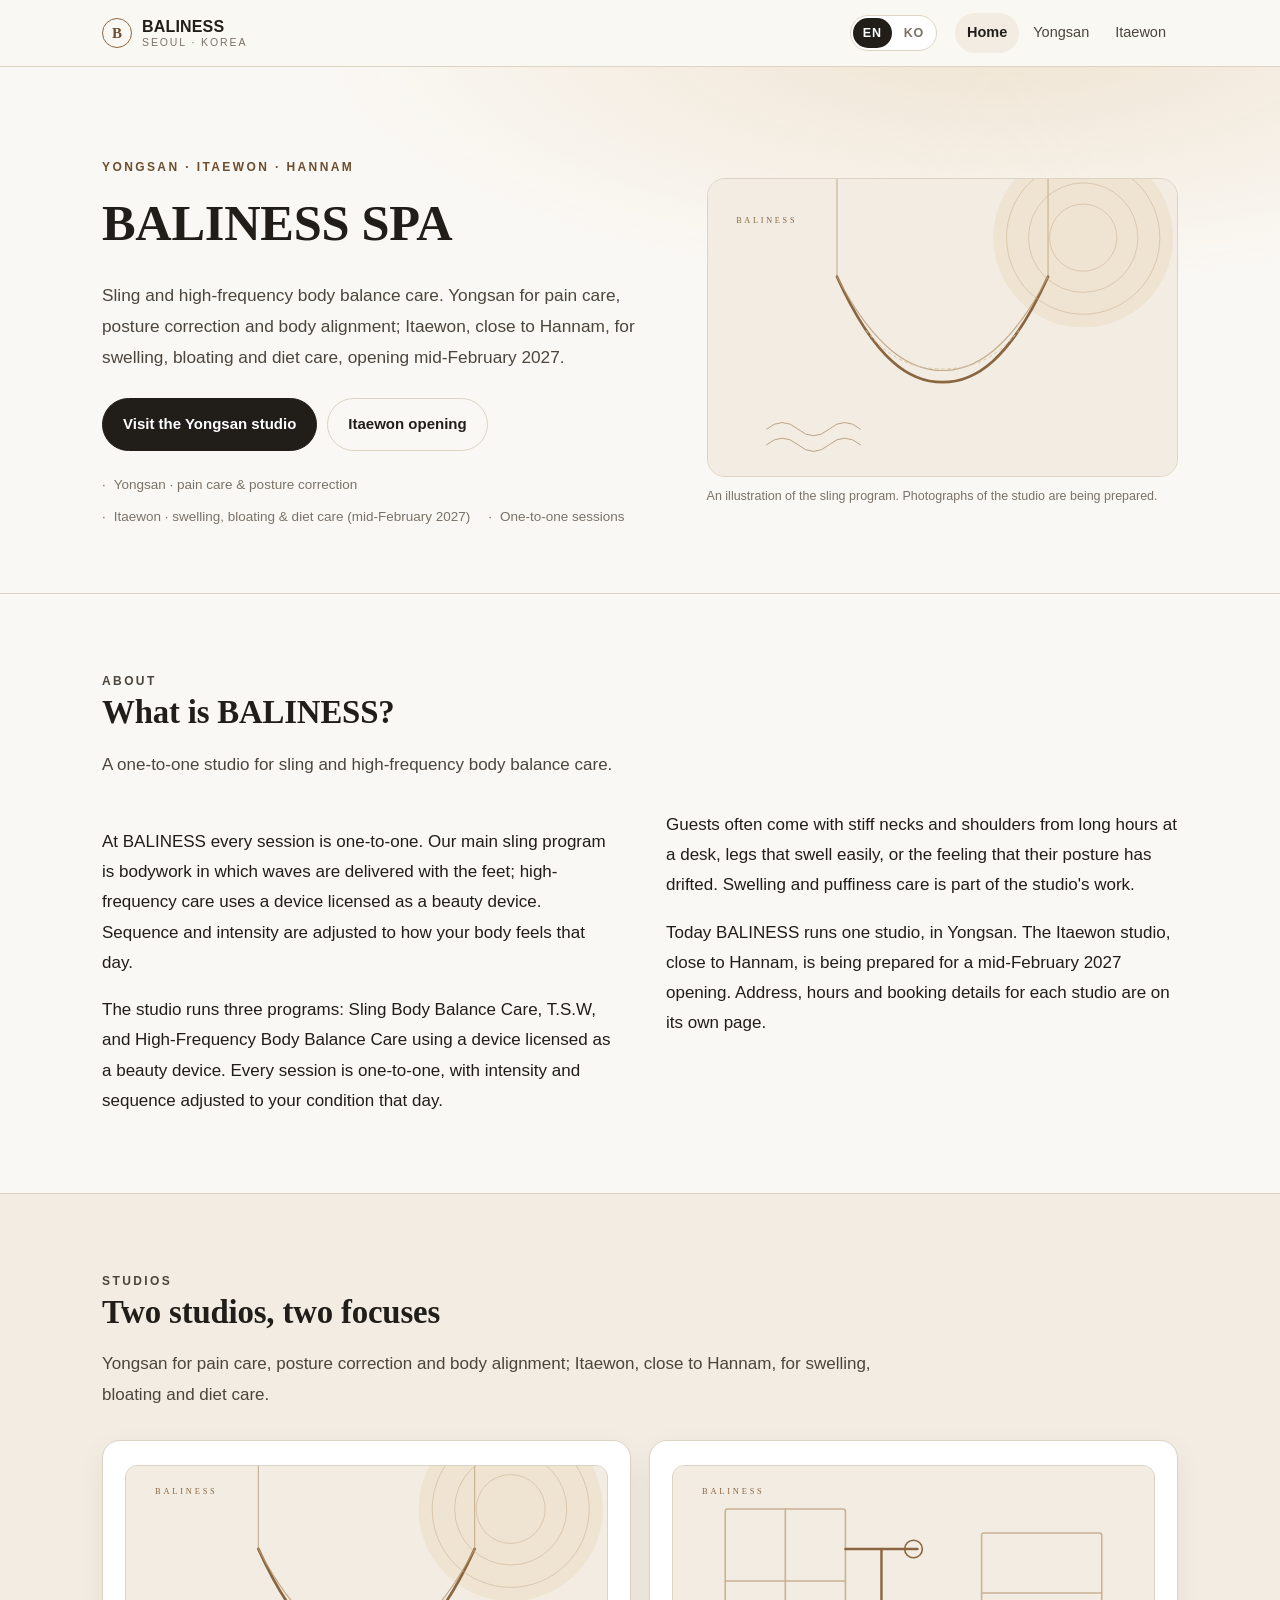
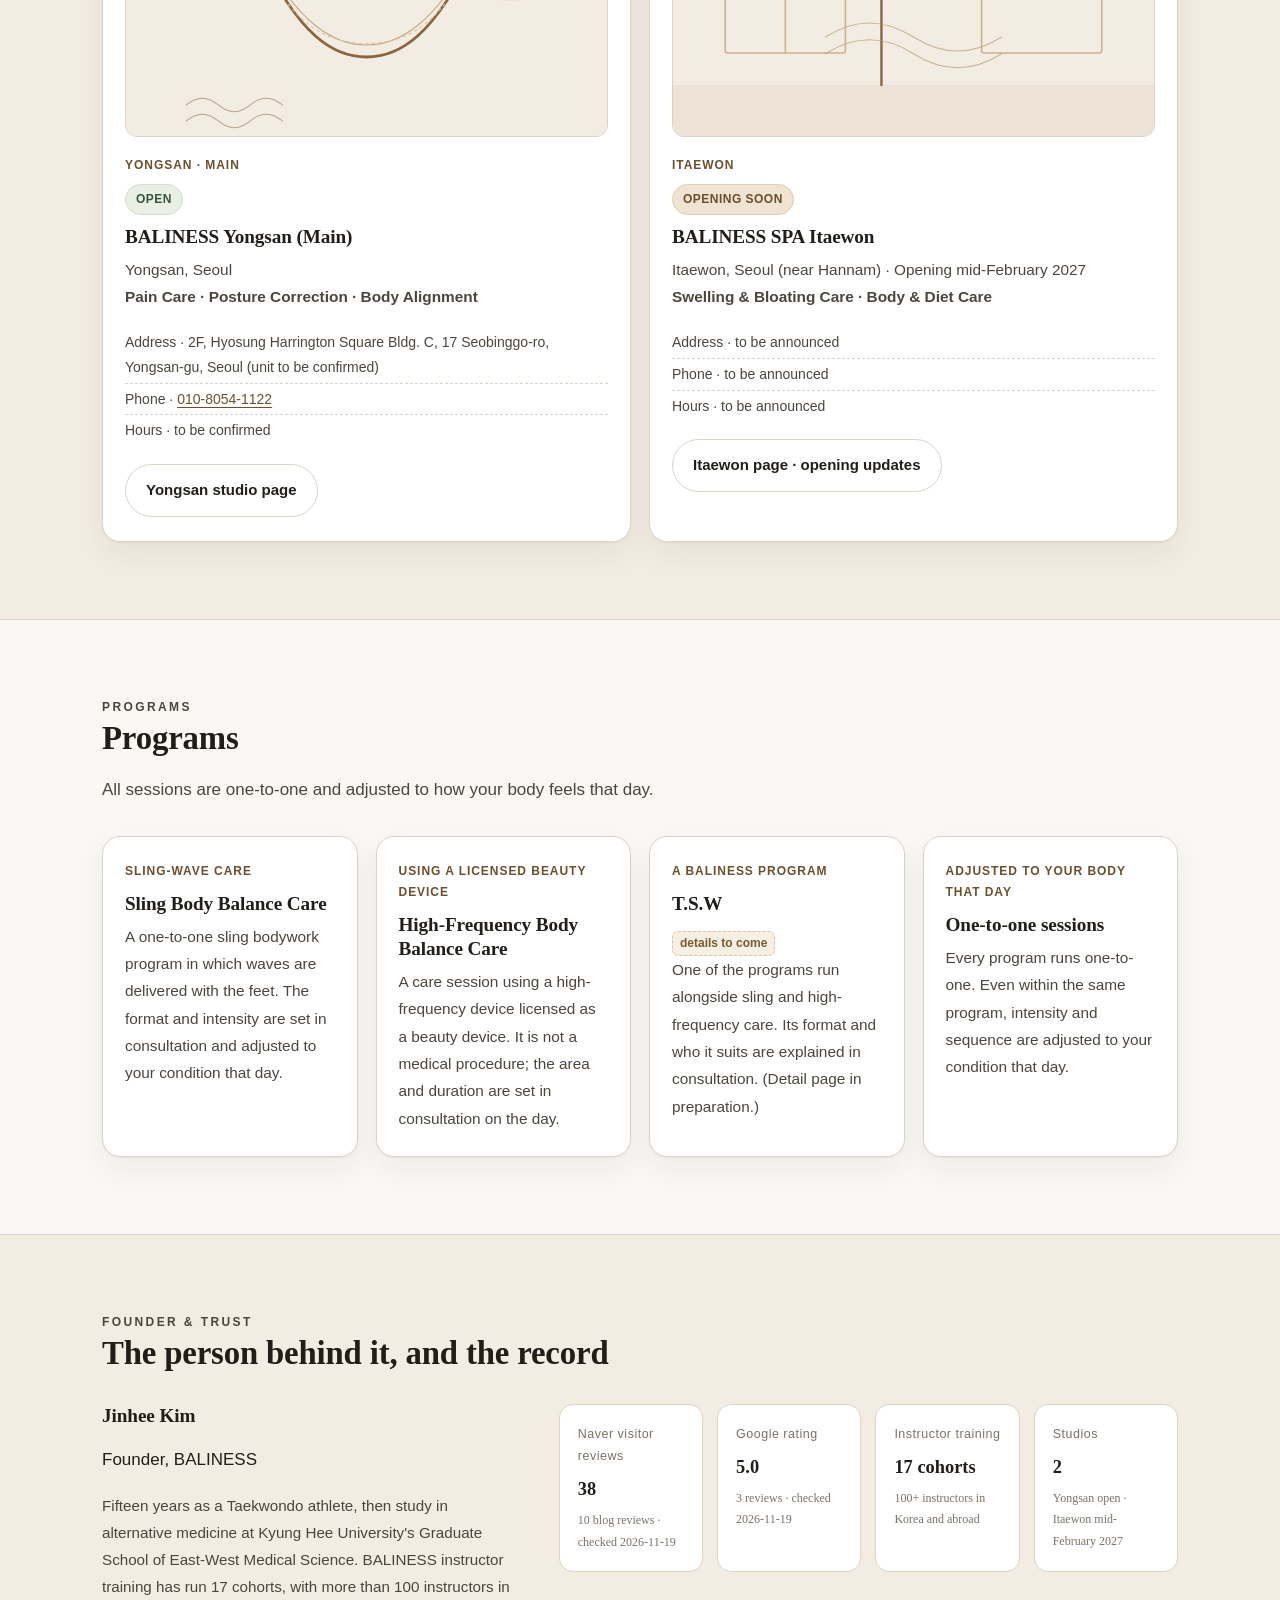
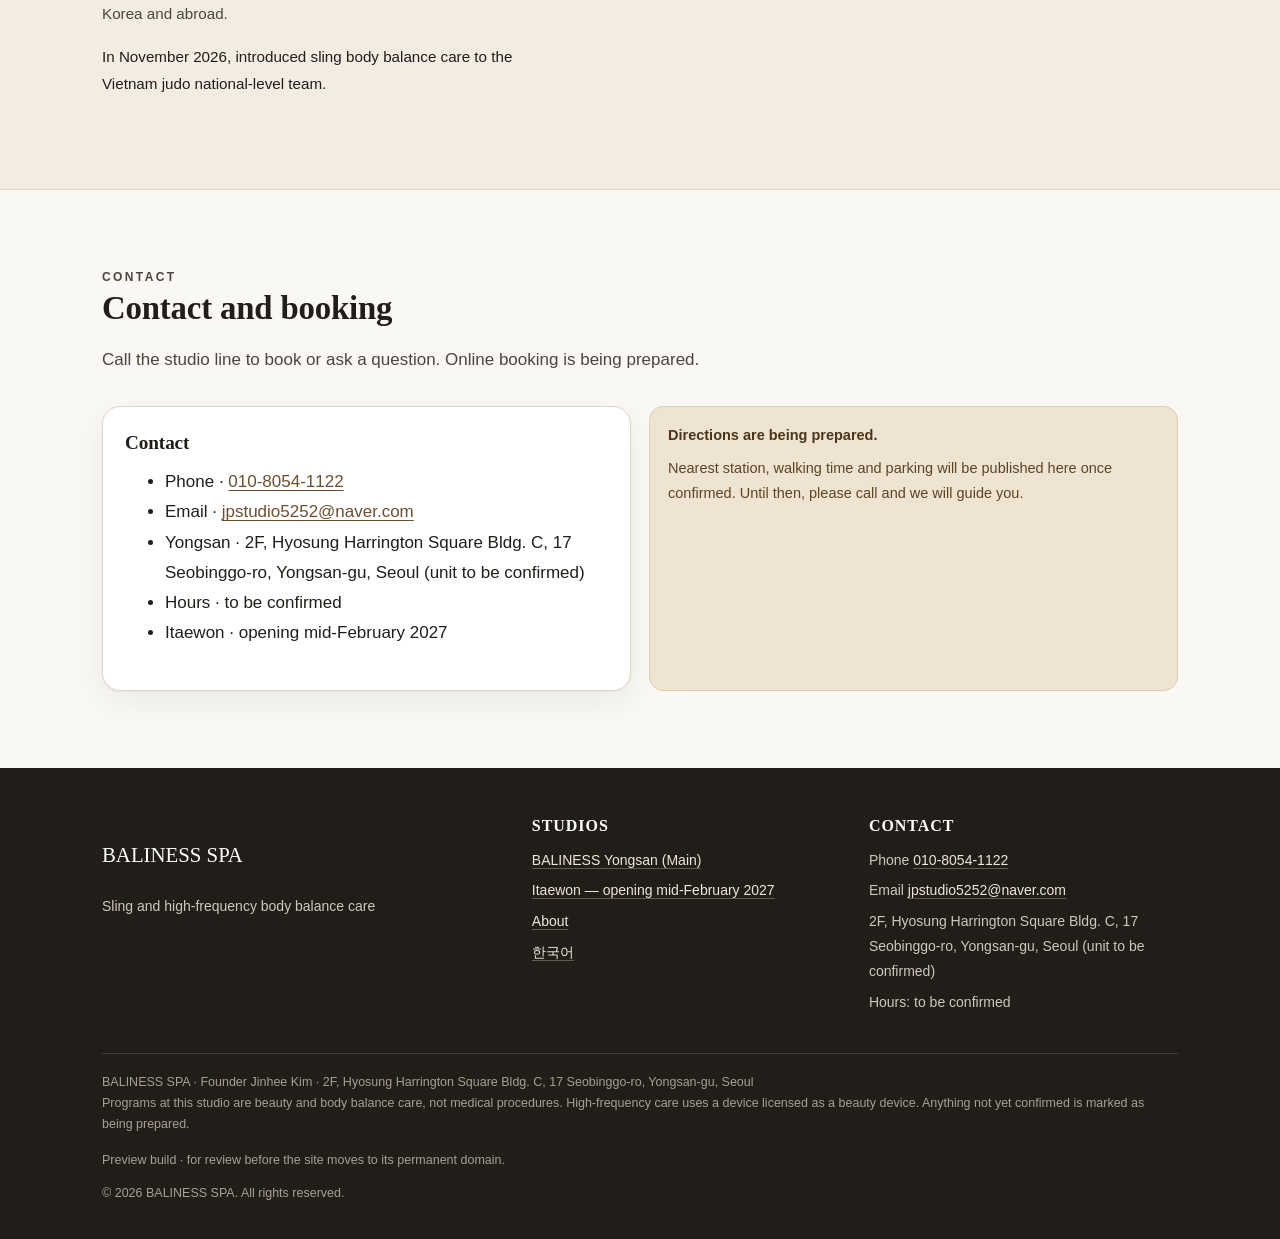
==== commit 14d9f8d1: "본점 번호 010-8054-1122 복원·이태원점 지점명 확정 반영 (본문·JSON-LD·llms.txt·OG)" ====
--- a/en/index.html
+++ b/en/index.html
@@ -3,8 +3,8 @@
 <head>
 <meta charset="utf-8">
 <meta name="viewport" content="width=device-width, initial-scale=1">
-<title>BALINESS SPA | Yongsan pain care &amp; posture correction · Itaewon·Hannam swelling &amp; diet care</title>
-<meta name="description" content="Sling and high-frequency body balance care in Seoul. Yongsan for pain care, posture correction and body alignment; Itaewon·Hannam for swelling, bloating and diet care, opening mid-February 2027.">
+<title>BALINESS SPA | Yongsan pain care &amp; posture correction · Itaewon swelling &amp; diet care</title>
+<meta name="description" content="Sling and high-frequency body balance care in Seoul. Yongsan for pain care, posture correction and body alignment; Itaewon, close to Hannam, for swelling, bloating and diet care, opening mid-February 2027.">
 <link rel="canonical" href="https://jpstudio5252-eng.github.io/baliness-site/en/">
 <link rel="alternate" hreflang="ko" href="https://jpstudio5252-eng.github.io/baliness-site/">
 <link rel="alternate" hreflang="en" href="https://jpstudio5252-eng.github.io/baliness-site/en/">
@@ -12,8 +12,8 @@
 <meta name="robots" content="index,follow,max-image-preview:large">
 <meta property="og:type" content="website">
 <meta property="og:site_name" content="BALINESS SPA">
-<meta property="og:title" content="BALINESS SPA | Yongsan pain care &amp; posture correction · Itaewon·Hannam swelling &amp; diet care">
-<meta property="og:description" content="Sling and high-frequency body balance care in Seoul. Yongsan for pain care, posture correction and body alignment; Itaewon·Hannam for swelling, bloating and diet care, opening mid-February 2027.">
+<meta property="og:title" content="BALINESS SPA | Yongsan pain care &amp; posture correction · Itaewon swelling &amp; diet care">
+<meta property="og:description" content="Sling and high-frequency body balance care in Seoul. Yongsan for pain care, posture correction and body alignment; Itaewon, close to Hannam, for swelling, bloating and diet care, opening mid-February 2027.">
 <meta property="og:url" content="https://jpstudio5252-eng.github.io/baliness-site/en/">
 <meta property="og:image" content="https://jpstudio5252-eng.github.io/baliness-site/assets/img/og.png">
 <meta property="og:locale" content="en_US">
@@ -42,7 +42,7 @@
       },
       "contactPoint": {
         "@type": "ContactPoint",
-        "telephone": "+821043171960",
+        "telephone": "+821080541122",
         "email": "jpstudio5252@naver.com",
         "contactType": "customer service",
         "areaServed": "KR",
@@ -123,7 +123,7 @@
         "addressRegion": "서울특별시",
         "addressCountry": "KR"
       },
-      "telephone": "+821043171960",
+      "telephone": "+821080541122",
       "geo": {
         "@type": "GeoCoordinates",
         "latitude": 37.5258963,
@@ -174,7 +174,7 @@
         "LocalBusiness"
       ],
       "@id": "https://jpstudio5252-eng.github.io/baliness-site/#hannam",
-      "name": "BALINESS SPA Itaewon · Hannam",
+      "name": "BALINESS SPA Itaewon",
       "alternateName": [
         "발리너스",
         "발리너스본점",
@@ -202,7 +202,7 @@
           "name": "Hannam"
         }
       ],
-      "description": "The BALINESS SPA studio in Itaewon·Hannam, opening mid-February 2027. Swelling and bloating care and body & diet care, built on the same sling and high-frequency programs as Yongsan; address, phone, hours and pricing to be announced.",
+      "description": "The BALINESS SPA studio in Itaewon, close to Hannam, opening mid-February 2027. Swelling and bloating care and body & diet care, built on the same sling and high-frequency programs as Yongsan; address, phone, hours and pricing to be announced.",
       "knowsAbout": [
         "Swelling & Bloating Care",
         "Body & Diet Care"
@@ -225,7 +225,7 @@
         "@type": "ServiceChannel",
         "servicePhone": {
           "@type": "ContactPoint",
-          "telephone": "+821043171960"
+          "telephone": "+821080541122"
         }
       }
     },
@@ -246,7 +246,7 @@
         "@type": "ServiceChannel",
         "servicePhone": {
           "@type": "ContactPoint",
-          "telephone": "+821043171960"
+          "telephone": "+821080541122"
         }
       }
     },
@@ -266,8 +266,8 @@
       "@type": "WebPage",
       "@id": "https://jpstudio5252-eng.github.io/baliness-site/en/#webpage",
       "url": "https://jpstudio5252-eng.github.io/baliness-site/en/",
-      "name": "BALINESS SPA | Yongsan pain care & posture correction · Itaewon·Hannam swelling & diet care",
-      "description": "Sling and high-frequency body balance care in Seoul. Yongsan for pain care, posture correction and body alignment; Itaewon·Hannam for swelling, bloating and diet care, opening mid-February 2027.",
+      "name": "BALINESS SPA | Yongsan pain care & posture correction · Itaewon swelling & diet care",
+      "description": "Sling and high-frequency body balance care in Seoul. Yongsan for pain care, posture correction and body alignment; Itaewon, close to Hannam, for swelling, bloating and diet care, opening mid-February 2027.",
       "inLanguage": "en",
       "isPartOf": {
         "@id": "https://jpstudio5252-eng.github.io/baliness-site/#website"
@@ -286,21 +286,21 @@
 </script>
 </head>
 <body>
-<a class="skip-link" href="#main">Skip to content</a><header class="site-header"><div class="wrap header-inner"><a class="brand" href="../en/"><span class="brand-mark" aria-hidden="true">B</span><span class="brand-text"><span class="brand-name">BALINESS</span><span class="brand-sub">Seoul · Korea</span></span></a><nav class="lang-switch" aria-label="Language"><a href="../en/" hreflang="en" aria-current="true" lang="en">EN</a><a href="../" hreflang="ko" lang="ko">KO</a></nav><nav class="site-nav" aria-label="Main"><a href="../en/" aria-current="page">Home</a><a href="../en/yongsan/">Yongsan</a><a href="../en/hannam/">Itaewon·Hannam</a></nav></div></header>
+<a class="skip-link" href="#main">Skip to content</a><header class="site-header"><div class="wrap header-inner"><a class="brand" href="../en/"><span class="brand-mark" aria-hidden="true">B</span><span class="brand-text"><span class="brand-name">BALINESS</span><span class="brand-sub">Seoul · Korea</span></span></a><nav class="lang-switch" aria-label="Language"><a href="../en/" hreflang="en" aria-current="true" lang="en">EN</a><a href="../" hreflang="ko" lang="ko">KO</a></nav><nav class="site-nav" aria-label="Main"><a href="../en/" aria-current="page">Home</a><a href="../en/yongsan/">Yongsan</a><a href="../en/hannam/">Itaewon</a></nav></div></header>
 <main id="main">
 
 <div class="hero"><div class="wrap hero-grid">
   <div>
     <p class="eyebrow">Yongsan · Itaewon · Hannam</p>
     <h1>BALINESS SPA</h1>
-    <p class="lede">Sling and high-frequency body balance care. Yongsan for pain care, posture correction and body alignment; Itaewon·Hannam for swelling, bloating and diet care, opening mid-February 2027.</p>
+    <p class="lede">Sling and high-frequency body balance care. Yongsan for pain care, posture correction and body alignment; Itaewon, close to Hannam, for swelling, bloating and diet care, opening mid-February 2027.</p>
     <div class="hero-actions">
       <a class="btn" href="../en/yongsan/">Visit the Yongsan studio</a>
-      <a class="btn btn--ghost" href="../en/hannam/">Itaewon·Hannam opening</a>
+      <a class="btn btn--ghost" href="../en/hannam/">Itaewon opening</a>
     </div>
     <ul class="hero-meta">
       <li>Yongsan · pain care &amp; posture correction</li>
-      <li>Itaewon·Hannam · swelling, bloating &amp; diet care (mid-February 2027)</li>
+      <li>Itaewon · swelling, bloating &amp; diet care (mid-February 2027)</li>
       <li>One-to-one sessions</li>
     </ul>
   </div>
@@ -320,7 +320,7 @@
     <p>At BALINESS every session is one-to-one. Our main sling program is bodywork in which waves are delivered with the feet; high-frequency care uses a device licensed as a beauty device. Sequence and intensity are adjusted to how your body feels that day.</p>
     <p>The studio runs three programs: Sling Body Balance Care, T.S.W, and High-Frequency Body Balance Care using a device licensed as a beauty device. Every session is one-to-one, with intensity and sequence adjusted to your condition that day.</p>
     <p>Guests often come with stiff necks and shoulders from long hours at a desk, legs that swell easily, or the feeling that their posture has drifted. Swelling and puffiness care is part of the studio's work.</p>
-    <p>Today BALINESS runs one studio, in Yongsan. The Itaewon·Hannam studio is being prepared for a mid-February 2027 opening. Address, hours and booking details for each studio are on its own page.</p>
+    <p>Today BALINESS runs one studio, in Yongsan. The Itaewon studio, close to Hannam, is being prepared for a mid-February 2027 opening. Address, hours and booking details for each studio are on its own page.</p>
   </div>
 </div></section>
 
@@ -328,7 +328,7 @@
   <div class="section-head">
     <p class="eyebrow">Studios</p>
     <h2>Two studios, two focuses</h2>
-    <p>Yongsan for pain care, posture correction and body alignment; Itaewon·Hannam for swelling, bloating and diet care.</p>
+    <p>Yongsan for pain care, posture correction and body alignment; Itaewon, close to Hannam, for swelling, bloating and diet care.</p>
   </div>
   <div class="grid grid--2">
     <article class="card branch-card">
@@ -340,24 +340,24 @@
       <p class="branch-position">Pain Care · Posture Correction · Body Alignment</p>
       <ul class="branch-meta">
         <li>Address · 2F, Hyosung Harrington Square Bldg. C, 17 Seobinggo-ro, Yongsan-gu, Seoul (unit to be confirmed)</li>
-        <li>Phone · <a href="tel:+821043171960">010-4317-1960</a></li>
+        <li>Phone · <a href="tel:+821080541122">010-8054-1122</a></li>
         <li>Hours · to be confirmed</li>
       </ul>
       <div class="card-actions"><a class="btn btn--ghost" href="../en/yongsan/">Yongsan studio page</a></div>
     </article>
     <article class="card branch-card">
-      <img src="../assets/img/space.svg" alt="Line illustration of the quiet room planned for the Itaewon·Hannam studio" width="1200" height="760">
-      <p class="card-sub">Itaewon · Hannam</p>
+      <img src="../assets/img/space.svg" alt="Line illustration of the quiet room planned for the Itaewon studio" width="1200" height="760">
+      <p class="card-sub">Itaewon</p>
       <p class="card-sub" style="margin-top:-2px"><span class="status status--soon">Opening soon</span></p>
-    <h3>BALINESS SPA Itaewon · Hannam</h3>
-      <p>Itaewon · Hannam, Seoul · Opening mid-February 2027</p>
+    <h3>BALINESS SPA Itaewon</h3>
+      <p>Itaewon, Seoul (near Hannam) · Opening mid-February 2027</p>
       <p class="branch-position">Swelling &amp; Bloating Care · Body &amp; Diet Care</p>
       <ul class="branch-meta">
         <li>Address · to be announced</li>
         <li>Phone · to be announced</li>
         <li>Hours · to be announced</li>
       </ul>
-      <div class="card-actions"><a class="btn btn--ghost" href="../en/hannam/">Hannam page · opening updates</a></div>
+      <div class="card-actions"><a class="btn btn--ghost" href="../en/hannam/">Itaewon page · opening updates</a></div>
     </article>
   </div>
 </div></section>
@@ -383,7 +383,7 @@
       <p class="lede" style="font-size:.95rem">Fifteen years as a Taekwondo athlete, then study in alternative medicine at Kyung Hee University's Graduate School of East-West Medical Science. BALINESS instructor training has run 17 cohorts, with more than 100 instructors in Korea and abroad.</p>
       <p style="font-size:.95rem">In November 2026, introduced sling body balance care to the Vietnam judo national-level team.</p>
     </div>
-    <div><dl class="facts"><div class="fact"><dt>Naver visitor reviews</dt><dd>38<small>10 blog reviews · checked 2026-11-19</small></dd></div><div class="fact"><dt>Google rating</dt><dd>5.0<small>3 reviews · checked 2026-11-19</small></dd></div><div class="fact"><dt>Instructor training</dt><dd>17 cohorts<small>100+ instructors in Korea and abroad</small></dd></div><div class="fact"><dt>Studios</dt><dd>2<small>Yongsan open · Itaewon·Hannam mid-February 2027</small></dd></div></dl></div>
+    <div><dl class="facts"><div class="fact"><dt>Naver visitor reviews</dt><dd>38<small>10 blog reviews · checked 2026-11-19</small></dd></div><div class="fact"><dt>Google rating</dt><dd>5.0<small>3 reviews · checked 2026-11-19</small></dd></div><div class="fact"><dt>Instructor training</dt><dd>17 cohorts<small>100+ instructors in Korea and abroad</small></dd></div><div class="fact"><dt>Studios</dt><dd>2<small>Yongsan open · Itaewon mid-February 2027</small></dd></div></dl></div>
   </div>
 </div></section>
 
@@ -397,11 +397,11 @@
     <div class="card">
       <h3>Contact</h3>
       <ul class="branch-meta" style="margin-top:6px">
-        <li>Phone · <a href="tel:+821043171960">010-4317-1960</a></li>
+        <li>Phone · <a href="tel:+821080541122">010-8054-1122</a></li>
         <li>Email · <a href="mailto:jpstudio5252@naver.com">jpstudio5252@naver.com</a></li>
         <li>Yongsan · 2F, Hyosung Harrington Square Bldg. C, 17 Seobinggo-ro, Yongsan-gu, Seoul (unit to be confirmed)</li>
         <li>Hours · to be confirmed</li>
-        <li>Itaewon·Hannam · opening mid-February 2027</li>
+        <li>Itaewon · opening mid-February 2027</li>
       </ul>
     </div>
     <div class="notice">
@@ -423,7 +423,7 @@
         <h2>Studios</h2>
         <ul>
           <li><a href="../en/yongsan/">BALINESS Yongsan (Main)</a></li>
-          <li><a href="../en/hannam/">Itaewon · Hannam — opening mid-February 2027</a></li>
+          <li><a href="../en/hannam/">Itaewon — opening mid-February 2027</a></li>
           <li><a href="../en/">About</a></li>
           <li><a href="../" lang="ko" hreflang="ko">한국어</a></li>
         </ul>
@@ -431,7 +431,7 @@
       <div>
         <h2>Contact</h2>
         <ul>
-          <li>Phone <a href="tel:+821043171960">010-4317-1960</a></li>
+          <li>Phone <a href="tel:+821080541122">010-8054-1122</a></li>
           <li>Email <a href="mailto:jpstudio5252@naver.com">jpstudio5252@naver.com</a></li>
           <li>2F, Hyosung Harrington Square Bldg. C, 17 Seobinggo-ro, Yongsan-gu, Seoul (unit to be confirmed)</li>
           <li>Hours: to be confirmed</li>
